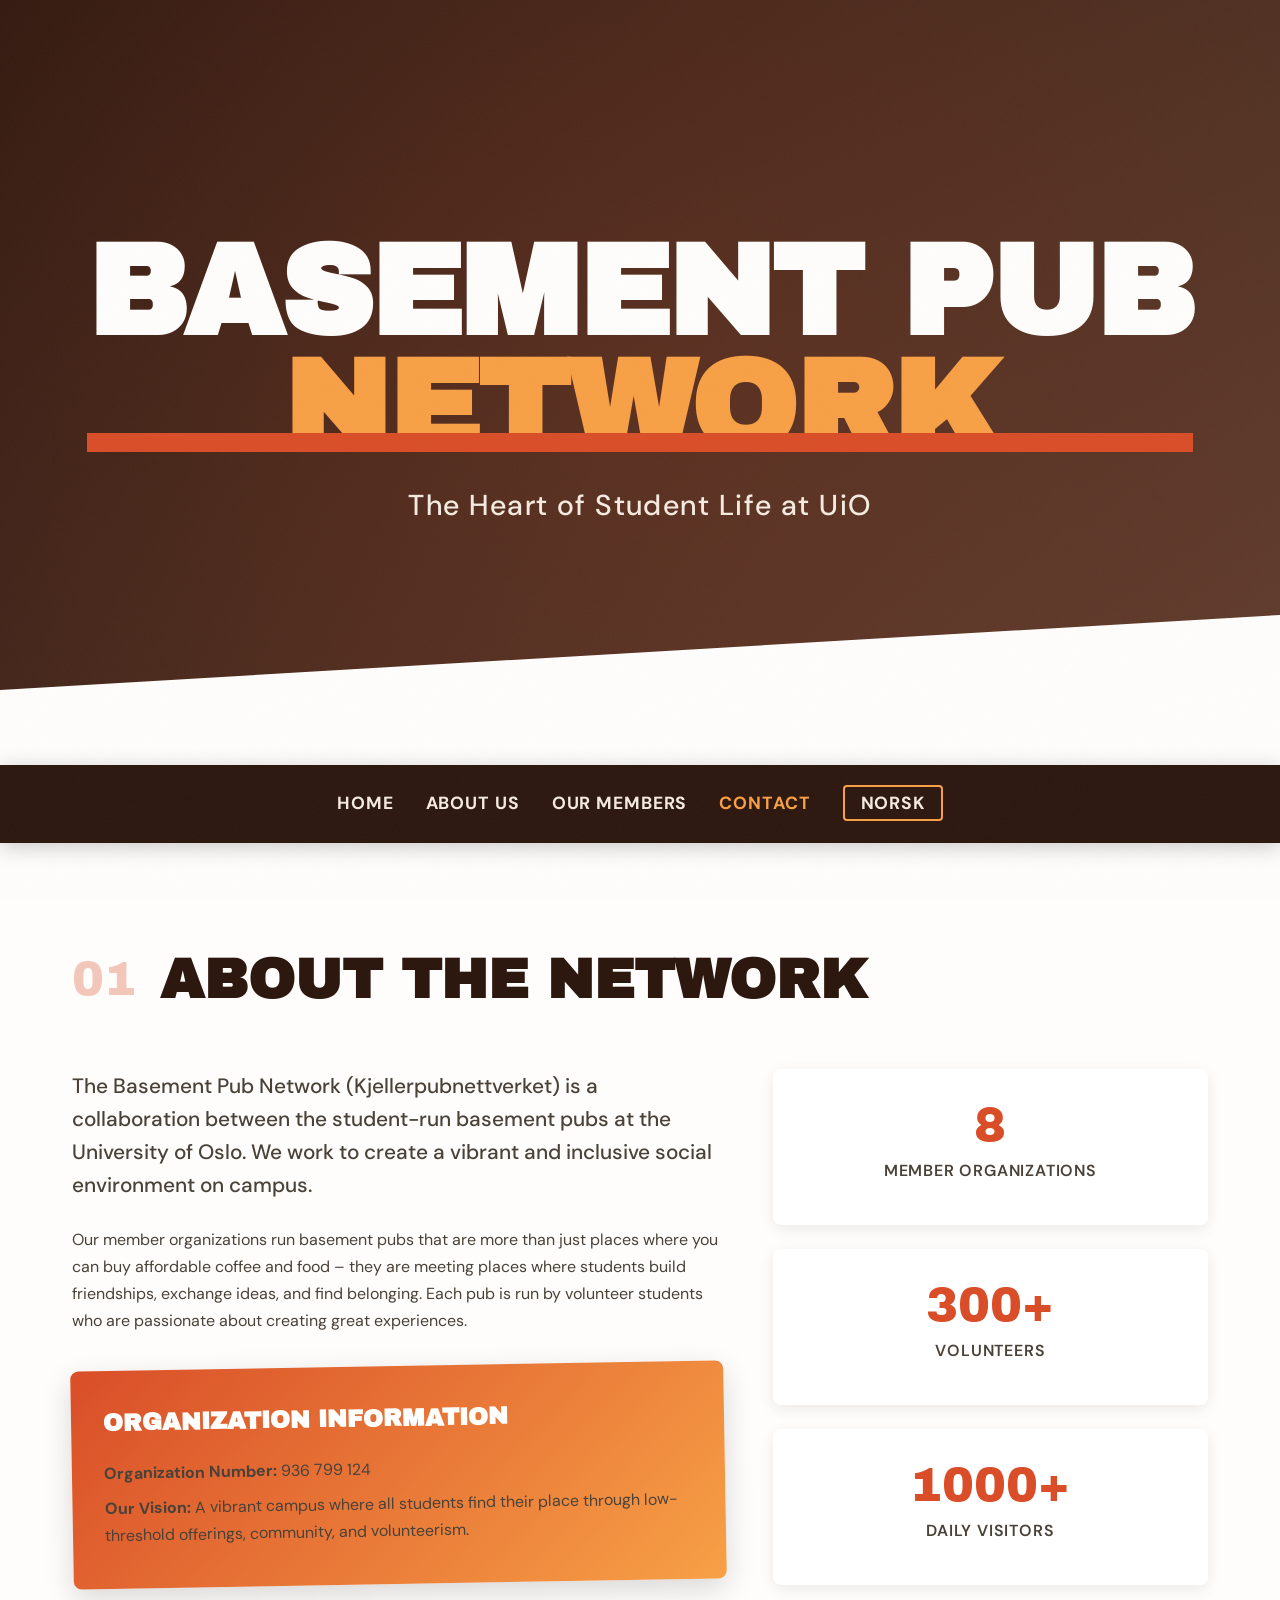
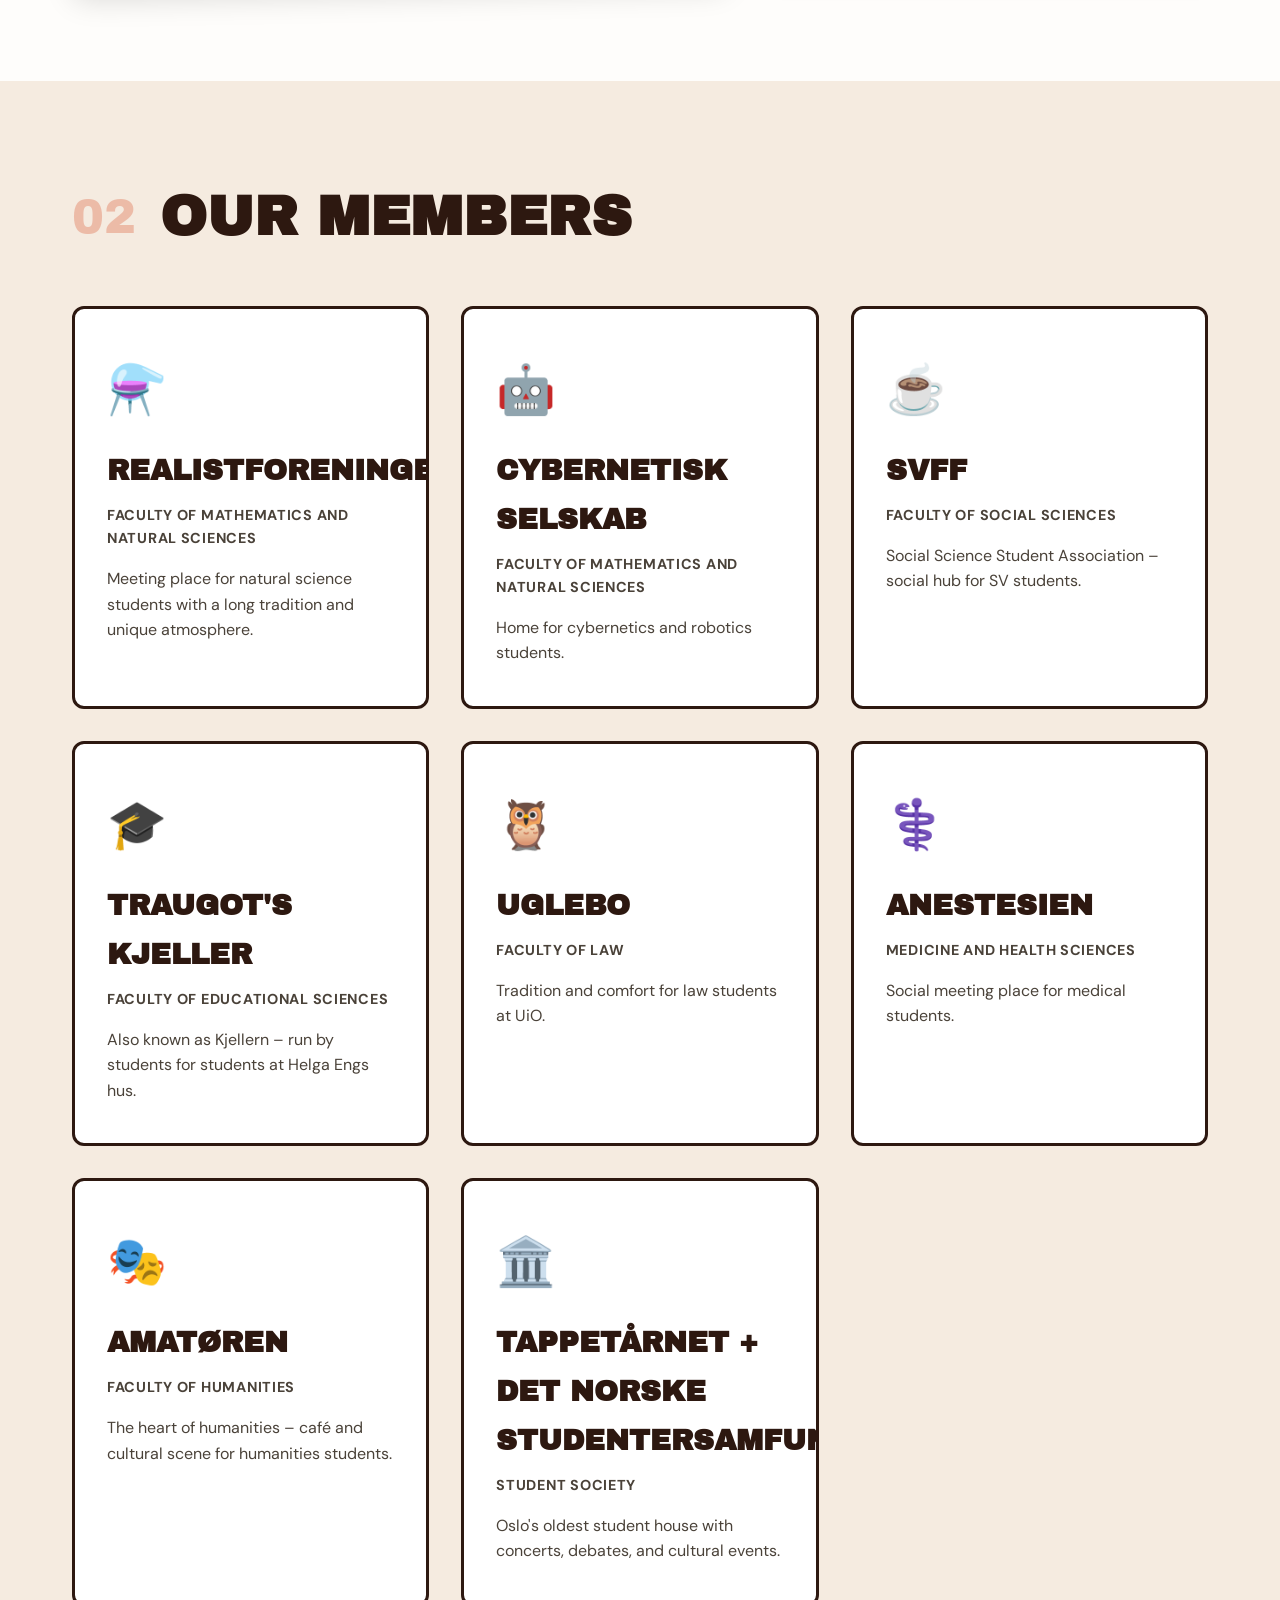
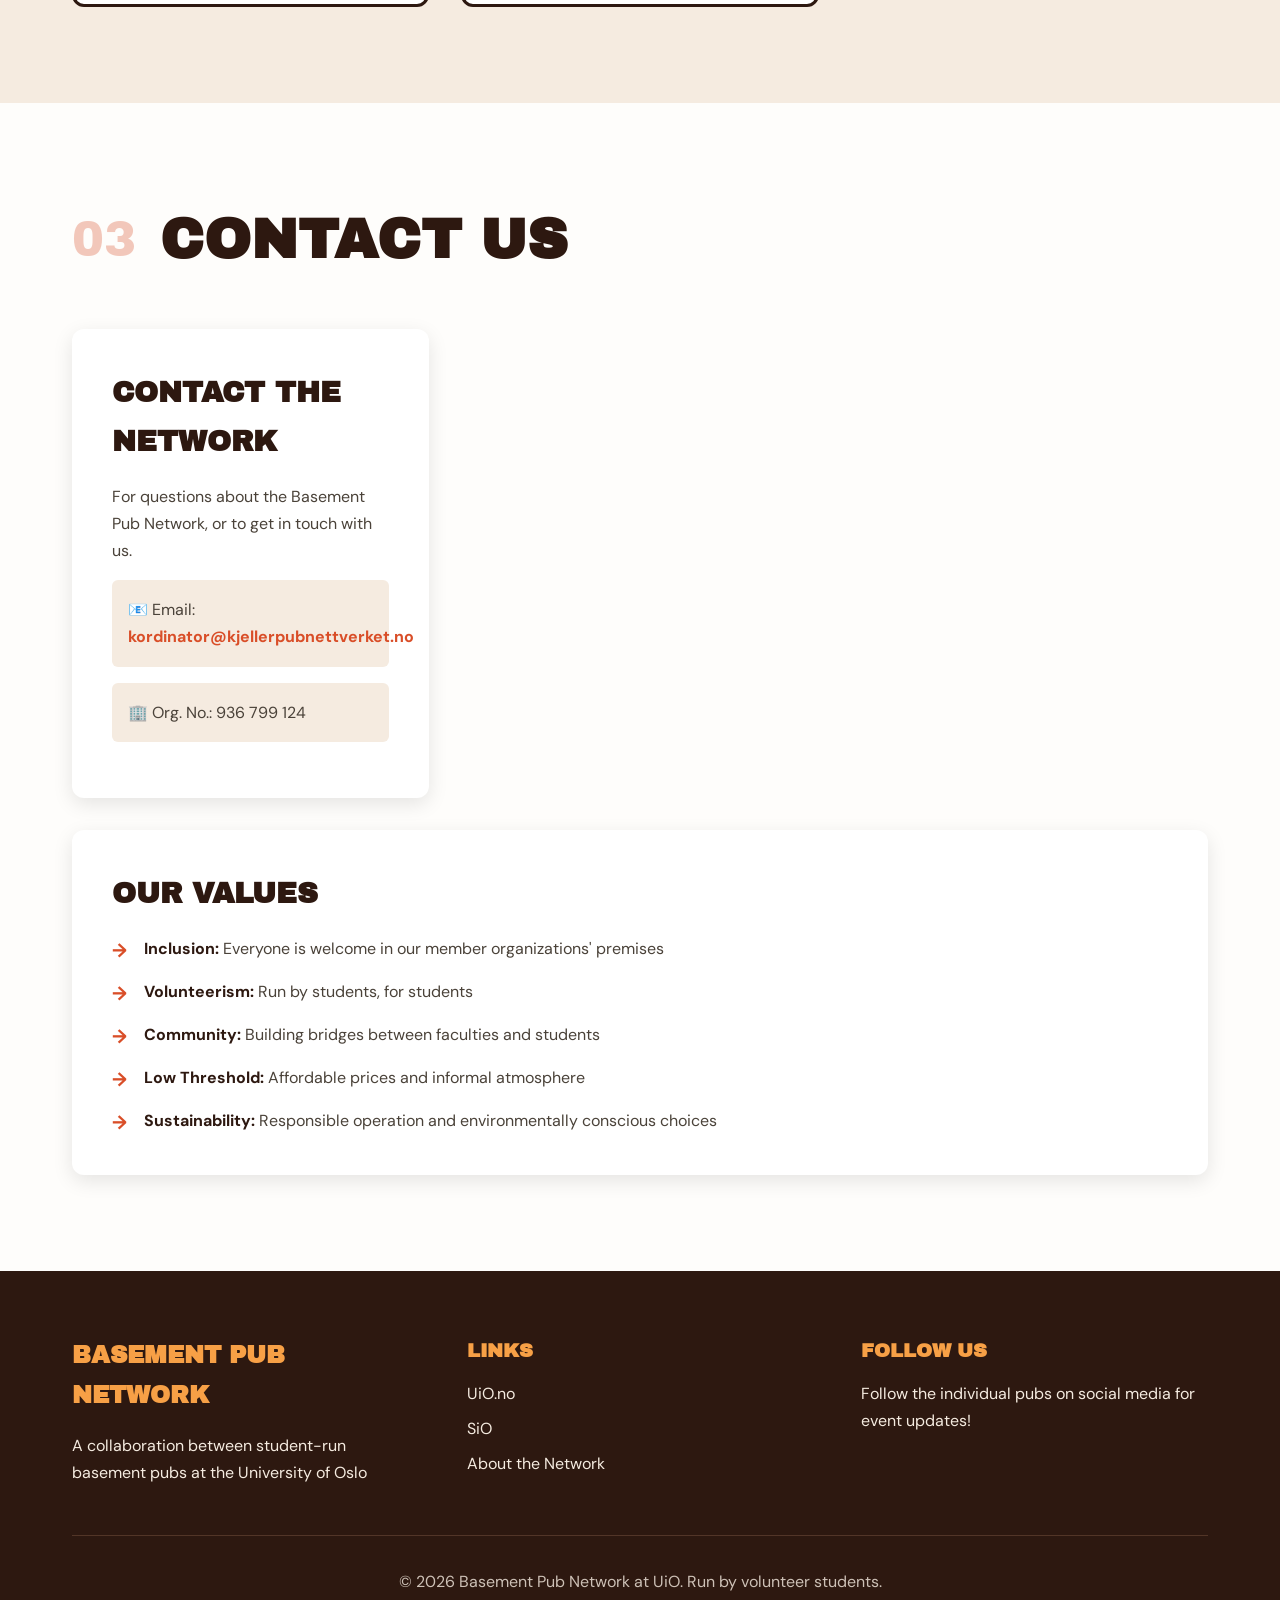
==== index-en.html @ 9ac77e01 "Add files via upload" ====
<!DOCTYPE html>
<html lang="en">
<head>
    <meta charset="UTF-8">
    <meta name="viewport" content="width=device-width, initial-scale=1.0">
    <title>Basement Pub Network - UiO</title>
    <link rel="stylesheet" href="styles.css">
    <link rel="preconnect" href="https://fonts.googleapis.com">
    <link rel="preconnect" href="https://fonts.gstatic.com" crossorigin>
    <link href="https://fonts.googleapis.com/css2?family=Archivo+Black&family=DM+Sans:wght@400;500;700&display=swap" rel="stylesheet">
</head>
<body>
    <div class="grain-overlay"></div>
    
    <header class="hero">
        <div class="hero-content">
            <div class="logo-area">
                <h1 class="main-title">
                    <span class="title-line">Basement Pub</span>
                    <span class="title-line highlight">Network</span>
                </h1>
                <p class="subtitle">The Heart of Student Life at UiO</p>
            </div>
        </div>
        <div class="hero-decoration"></div>
    </header>

    <nav class="main-nav">
        <ul>
            <li><a href="index-en.html" class="nav-link">Home</a></li>
            <li><a href="#about" class="nav-link">About Us</a></li>
            <li><a href="#members" class="nav-link">Our Members</a></li>
            <li><a href="#contact" class="nav-link">Contact</a></li>
            <!-- Multi-page navigation (uncomment to enable separate pages)
            <li><a href="about-en.html" class="nav-link">About Us</a></li>
            <li><a href="members-en.html" class="nav-link">Our Members</a></li>
            <li><a href="contact-en.html" class="nav-link">Contact</a></li>
            -->
            <li><a href="index.html" class="nav-link lang-switch">Norsk</a></li>
        </ul>
    </nav>

    <main>
        <section id="about" class="section about-section">
            <div class="container">
                <div class="section-header">
                    <span class="section-number">01</span>
                    <h2>About the Network</h2>
                </div>
                <div class="content-grid">
                    <div class="text-content">
                        <p class="lead-text">The Basement Pub Network (Kjellerpubnettverket) is a collaboration between the student-run basement pubs at the University of Oslo. We work to create a vibrant and inclusive social environment on campus.</p>
                        <p>Our member organizations run basement pubs that are more than just places where you can buy affordable coffee and food – they are meeting places where students build friendships, exchange ideas, and find belonging. Each pub is run by volunteer students who are passionate about creating great experiences.</p>
                        <div class="highlight-box">
                            <h3>Organization Information</h3>
                            <p><strong>Organization Number:</strong> 936 799 124</p>
                            <p><strong>Our Vision:</strong> A vibrant campus where all students find their place through low-threshold offerings, community, and volunteerism.</p>
                        </div>
                    </div>
                    <div class="stats-grid">
                        <div class="stat-card">
                            <div class="stat-number">8</div>
                            <div class="stat-label">Member Organizations</div>
                        </div>
                        <div class="stat-card">
                            <div class="stat-number">300+</div>
                            <div class="stat-label">Volunteers</div>
                        </div>
                        <div class="stat-card">
                            <div class="stat-number">1000+</div>
                            <div class="stat-label">Daily Visitors</div>
                        </div>
                    </div>
                </div>
            </div>
        </section>

        <section id="members" class="section pubs-section">
            <div class="container">
                <div class="section-header">
                    <span class="section-number">02</span>
                    <h2>Our Members</h2>
                </div>
                <div class="pubs-grid">
                    <div class="pub-card">
                        <div class="pub-icon">⚗️</div>
                        <h3>Realistforeningen</h3>
                        <p class="pub-faculty">Faculty of Mathematics and Natural Sciences</p>
                        <p>Meeting place for natural science students with a long tradition and unique atmosphere.</p>
                    </div>
                    <div class="pub-card">
                        <div class="pub-icon">🤖</div>
                        <h3>Cybernetisk Selskab</h3>
                        <p class="pub-faculty">Faculty of Mathematics and Natural Sciences</p>
                        <p>Home for cybernetics and robotics students.</p>
                    </div>
                    <div class="pub-card">
                        <div class="pub-icon">☕</div>
                        <h3>SVFF</h3>
                        <p class="pub-faculty">Faculty of Social Sciences</p>
                        <p>Social Science Student Association – social hub for SV students.</p>
                    </div>
                    <div class="pub-card">
                        <div class="pub-icon">🎓</div>
                        <h3>Traugot's Kjeller</h3>
                        <p class="pub-faculty">Faculty of Educational Sciences</p>
                        <p>Also known as Kjellern – run by students for students at Helga Engs hus.</p>
                    </div>
                    <div class="pub-card">
                        <div class="pub-icon">🦉</div>
                        <h3>Uglebo</h3>
                        <p class="pub-faculty">Faculty of Law</p>
                        <p>Tradition and comfort for law students at UiO.</p>
                    </div>
                    <div class="pub-card">
                        <div class="pub-icon">⚕️</div>
                        <h3>Anestesien</h3>
                        <p class="pub-faculty">Medicine and Health Sciences</p>
                        <p>Social meeting place for medical students.</p>
                    </div>
                    <div class="pub-card">
                        <div class="pub-icon">🎭</div>
                        <h3>Amatøren</h3>
                        <p class="pub-faculty">Faculty of Humanities</p>
                        <p>The heart of humanities – café and cultural scene for humanities students.</p>
                    </div>
                    <div class="pub-card">
                        <div class="pub-icon">🏛️</div>
                        <h3>Tappetårnet + Det Norske Studentersamfund</h3>
                        <p class="pub-faculty">Student Society</p>
                        <p>Oslo's oldest student house with concerts, debates, and cultural events.</p>
                    </div>
                </div>
            </div>
        </section>

        <section id="contact" class="section contact-section">
            <div class="container">
                <div class="section-header">
                    <span class="section-number">03</span>
                    <h2>Contact Us</h2>
                </div>
                <div class="contact-grid">
                    <div class="contact-card">
                        <h3>Contact the Network</h3>
                        <p>For questions about the Basement Pub Network, or to get in touch with us.</p>
                        <p class="contact-info">📧 Email: <a href="mailto:hannehugem@gmail.com">kordinator@kjellerpubnettverket.no</a></p>
                        <p class="contact-info">🏢 Org. No.: 936 799 124</p>
                    </div>
                    <div class="contact-card full-width">
                        <h3>Our Values</h3>
                        <ul class="values-list">
                            <li><strong>Inclusion:</strong> Everyone is welcome in our member organizations' premises</li>
                            <li><strong>Volunteerism:</strong> Run by students, for students</li>
                            <li><strong>Community:</strong> Building bridges between faculties and students</li>
                            <li><strong>Low Threshold:</strong> Affordable prices and informal atmosphere</li>
                            <li><strong>Sustainability:</strong> Responsible operation and environmentally conscious choices</li>
                        </ul>
                    </div>
                </div>
            </div>
        </section>
    </main>

    <footer class="main-footer">
        <div class="container">
            <div class="footer-content">
                <div class="footer-section">
                    <h3>Basement Pub Network</h3>
                    <p>A collaboration between student-run basement pubs at the University of Oslo</p>
                </div>
                <div class="footer-section">
                    <h4>Links</h4>
                    <ul>
                        <li><a href="https://www.uio.no/english">UiO.no</a></li>
                        <li><a href="https://www.sio.no/en">SiO</a></li>
                        <li><a href="#about">About the Network</a></li>
                    </ul>
                </div>
                <div class="footer-section">
                    <h4>Follow Us</h4>
                    <p>Follow the individual pubs on social media for event updates!</p>
                </div>
            </div>
            <div class="footer-bottom">
                <p>&copy; 2026 Basement Pub Network at UiO. Run by volunteer students.</p>
            </div>
        </div>
    </footer>

    <script src="script.js"></script>
</body>
</html>
---- styles.css ----
:root {
    --primary-color: #d94e28;
    --secondary-color: #f7a046;
    --dark-brown: #2d1810;
    --medium-brown: #5c3d2e;
    --cream: #f5ebe0;
    --warm-white: #fefdfb;
    --accent-green: #6b8e23;
    --text-dark: #1a1410;
    --text-light: #4a4239;
    
    --font-display: 'Archivo Black', sans-serif;
    --font-body: 'DM Sans', sans-serif;
}

* {
    margin: 0;
    padding: 0;
    box-sizing: border-box;
}

html {
    scroll-behavior: smooth;
}

body {
    font-family: var(--font-body);
    background-color: var(--warm-white);
    color: var(--text-dark);
    line-height: 1.7;
    overflow-x: hidden;
}

/* Grain texture overlay */
.grain-overlay {
    position: fixed;
    top: 0;
    left: 0;
    width: 100%;
    height: 100%;
    pointer-events: none;
    opacity: 0.03;
    z-index: 9999;
    background-image: url("data:image/svg+xml,%3Csvg viewBox='0 0 400 400' xmlns='http://www.w3.org/2000/svg'%3E%3Cfilter id='noiseFilter'%3E%3CfeTurbulence type='fractalNoise' baseFrequency='1.5' numOctaves='4' /%3E%3C/filter%3E%3Crect width='100%25' height='100%25' filter='url(%23noiseFilter)' /%3E%3C/svg%3E");
}

/* Hero Section */
.hero {
    position: relative;
    min-height: 85vh;
    background: linear-gradient(135deg, var(--dark-brown) 0%, var(--medium-brown) 100%);
    display: flex;
    align-items: center;
    justify-content: center;
    overflow: hidden;
}

.hero::before {
    content: '';
    position: absolute;
    top: -50%;
    left: -50%;
    width: 200%;
    height: 200%;
    background: radial-gradient(circle, var(--primary-color) 0%, transparent 70%);
    opacity: 0.15;
}

.hero-content {
    position: relative;
    z-index: 2;
    text-align: center;
    padding: 3rem;
}

.main-title {
    font-family: var(--font-display);
    font-size: clamp(3rem, 10vw, 8rem);
    color: var(--warm-white);
    line-height: 0.9;
    margin-bottom: 1rem;
    text-transform: uppercase;
    letter-spacing: -0.02em;
}

.title-line {
    display: block;
}

.title-line.highlight {
    color: var(--secondary-color);
    position: relative;
}

.title-line.highlight::after {
    content: '';
    position: absolute;
    bottom: 0.1em;
    left: 0;
    width: 100%;
    height: 0.15em;
    background: var(--primary-color);
}

.subtitle {
    font-size: clamp(1.2rem, 3vw, 1.8rem);
    color: var(--cream);
    font-weight: 500;
    letter-spacing: 0.05em;
}

.hero-decoration {
    position: absolute;
    bottom: 0;
    left: 0;
    width: 100%;
    height: 150px;
    background: var(--warm-white);
    clip-path: polygon(0 50%, 100% 0, 100% 100%, 0 100%);
}

/* Navigation */
.main-nav {
    position: sticky;
    top: 0;
    background: var(--dark-brown);
    z-index: 1000;
    box-shadow: 0 4px 20px rgba(0,0,0,0.2);
}

.main-nav ul {
    list-style: none;
    display: flex;
    justify-content: center;
    gap: 2rem;
    padding: 1.5rem;
    flex-wrap: wrap;
}

.nav-link {
    color: var(--cream);
    text-decoration: none;
    font-weight: 700;
    font-size: 1.1rem;
    text-transform: uppercase;
    letter-spacing: 0.05em;
    position: relative;
    transition: color 0.3s ease;
}

.nav-link::after {
    content: '';
    position: absolute;
    bottom: -5px;
    left: 0;
    width: 100%;
    height: 3px;
    background: var(--secondary-color);
    transform: scaleX(0);
    transform-origin: right;
    transition: transform 0.3s ease;
}

.nav-link:hover {
    color: var(--secondary-color);
}

.nav-link:hover::after {
    transform: scaleX(1);
    transform-origin: left;
}

.nav-link.lang-switch {
    border: 2px solid var(--secondary-color);
    padding: 0.3rem 1rem;
    border-radius: 4px;
}

.nav-link.lang-switch::after {
    display: none;
}

.nav-link.lang-switch:hover {
    background: var(--secondary-color);
    color: var(--dark-brown);
}

/* Container */
.container {
    max-width: 1200px;
    margin: 0 auto;
    padding: 0 2rem;
}

/* Section Styling */
.section {
    padding: 6rem 0;
    position: relative;
}

.section:nth-child(even) {
    background: var(--cream);
}

.section-header {
    display: flex;
    align-items: center;
    gap: 1.5rem;
    margin-bottom: 3rem;
}

.section-number {
    font-family: var(--font-display);
    font-size: 3rem;
    color: var(--primary-color);
    opacity: 0.3;
}

.section-header h2 {
    font-family: var(--font-display);
    font-size: clamp(2rem, 5vw, 3.5rem);
    color: var(--dark-brown);
    text-transform: uppercase;
    line-height: 1;
}

/* About Section */
.content-grid {
    display: grid;
    grid-template-columns: 1fr;
    gap: 3rem;
}

@media (min-width: 768px) {
    .content-grid {
        grid-template-columns: 1.5fr 1fr;
    }
}

.lead-text {
    font-size: 1.3rem;
    font-weight: 500;
    color: var(--text-dark);
    margin-bottom: 1.5rem;
    line-height: 1.6;
}

.text-content p {
    margin-bottom: 1.5rem;
    color: var(--text-light);
}

.highlight-box {
    background: linear-gradient(135deg, var(--primary-color), var(--secondary-color));
    color: white;
    padding: 2rem;
    border-radius: 8px;
    margin-top: 2rem;
    transform: rotate(-1deg);
    box-shadow: 0 10px 30px rgba(0,0,0,0.15);
    transition: transform 0.3s ease;
}

.highlight-box:hover {
    transform: rotate(0deg);
}

.highlight-box h3 {
    font-family: var(--font-display);
    font-size: 1.5rem;
    margin-bottom: 1rem;
    text-transform: uppercase;
}

.highlight-box p {
    margin-bottom: 0.5rem;
}

.stats-grid {
    display: grid;
    gap: 1.5rem;
}

.stat-card {
    background: white;
    padding: 2rem;
    border-radius: 8px;
    text-align: center;
    box-shadow: 0 4px 15px rgba(0,0,0,0.08);
    transition: transform 0.3s ease, box-shadow 0.3s ease;
}

.stat-card:hover {
    transform: translateY(-5px);
    box-shadow: 0 8px 25px rgba(0,0,0,0.12);
}

.stat-number {
    font-family: var(--font-display);
    font-size: 3rem;
    color: var(--primary-color);
    line-height: 1;
}

.stat-label {
    font-size: 1rem;
    color: var(--text-light);
    margin-top: 0.5rem;
    text-transform: uppercase;
    letter-spacing: 0.05em;
    font-weight: 600;
}

/* Pubs Section */
.pubs-grid {
    display: grid;
    grid-template-columns: repeat(auto-fit, minmax(280px, 1fr));
    gap: 2rem;
}

.pub-card {
    background: white;
    padding: 2.5rem 2rem;
    border-radius: 12px;
    border: 3px solid var(--dark-brown);
    transition: all 0.3s ease;
    position: relative;
    overflow: hidden;
}

.pub-card::before {
    content: '';
    position: absolute;
    top: 0;
    left: 0;
    width: 100%;
    height: 5px;
    background: linear-gradient(90deg, var(--primary-color), var(--secondary-color));
    transform: scaleX(0);
    transform-origin: left;
    transition: transform 0.3s ease;
}

.pub-card:hover {
    transform: translateY(-8px);
    box-shadow: 0 12px 30px rgba(0,0,0,0.15);
}

.pub-card:hover::before {
    transform: scaleX(1);
}

.pub-icon {
    font-size: 3rem;
    margin-bottom: 1rem;
}

.pub-card h3 {
    font-family: var(--font-display);
    font-size: 1.8rem;
    color: var(--dark-brown);
    margin-bottom: 0.5rem;
    text-transform: uppercase;
}

.pub-faculty {
    font-size: 0.9rem;
    color: var(--primary-color);
    font-weight: 700;
    text-transform: uppercase;
    letter-spacing: 0.05em;
    margin-bottom: 1rem;
}

.pub-card p {
    color: var(--text-light);
    line-height: 1.6;
}

/* Contact Section */
.contact-grid {
    display: grid;
    grid-template-columns: repeat(auto-fit, minmax(300px, 1fr));
    gap: 2rem;
}

.contact-card {
    background: white;
    padding: 2.5rem;
    border-radius: 12px;
    box-shadow: 0 6px 20px rgba(0,0,0,0.1);
}

.contact-card.full-width {
    grid-column: 1 / -1;
}

.contact-card h3 {
    font-family: var(--font-display);
    font-size: 1.8rem;
    color: var(--dark-brown);
    margin-bottom: 1rem;
    text-transform: uppercase;
}

.contact-card p {
    color: var(--text-light);
    margin-bottom: 1rem;
}

.contact-info {
    background: var(--cream);
    padding: 1rem;
    border-radius: 6px;
    margin-top: 1rem;
}

.contact-info a {
    color: var(--primary-color);
    text-decoration: none;
    font-weight: 700;
}

.contact-info a:hover {
    text-decoration: underline;
}

.values-list {
    list-style: none;
    display: grid;
    gap: 1rem;
}

.values-list li {
    padding-left: 2rem;
    position: relative;
    color: var(--text-light);
}

.values-list li::before {
    content: '→';
    position: absolute;
    left: 0;
    color: var(--primary-color);
    font-weight: bold;
    font-size: 1.2rem;
}

.values-list strong {
    color: var(--dark-brown);
    font-weight: 700;
}

/* Footer */
.main-footer {
    background: var(--dark-brown);
    color: var(--cream);
    padding: 4rem 0 2rem;
}

.footer-content {
    display: grid;
    grid-template-columns: repeat(auto-fit, minmax(250px, 1fr));
    gap: 3rem;
    margin-bottom: 3rem;
}

.footer-section h3 {
    font-family: var(--font-display);
    font-size: 1.5rem;
    color: var(--secondary-color);
    margin-bottom: 1rem;
    text-transform: uppercase;
}

.footer-section h4 {
    font-family: var(--font-display);
    font-size: 1.2rem;
    color: var(--secondary-color);
    margin-bottom: 0.8rem;
    text-transform: uppercase;
}

.footer-section ul {
    list-style: none;
}

.footer-section ul li {
    margin-bottom: 0.5rem;
}

.footer-section a {
    color: var(--cream);
    text-decoration: none;
    transition: color 0.3s ease;
}

.footer-section a:hover {
    color: var(--secondary-color);
}

.footer-bottom {
    border-top: 1px solid var(--medium-brown);
    padding-top: 2rem;
    text-align: center;
    color: var(--cream);
    opacity: 0.8;
}

/* Responsive adjustments */
@media (max-width: 768px) {
    .section {
        padding: 4rem 0;
    }
    
    .section-header {
        flex-direction: column;
        align-items: flex-start;
        gap: 0.5rem;
    }
    
    .section-number {
        font-size: 2rem;
    }
    
    .main-nav ul {
        gap: 1rem;
    }
    
    .nav-link {
        font-size: 0.95rem;
    }
}
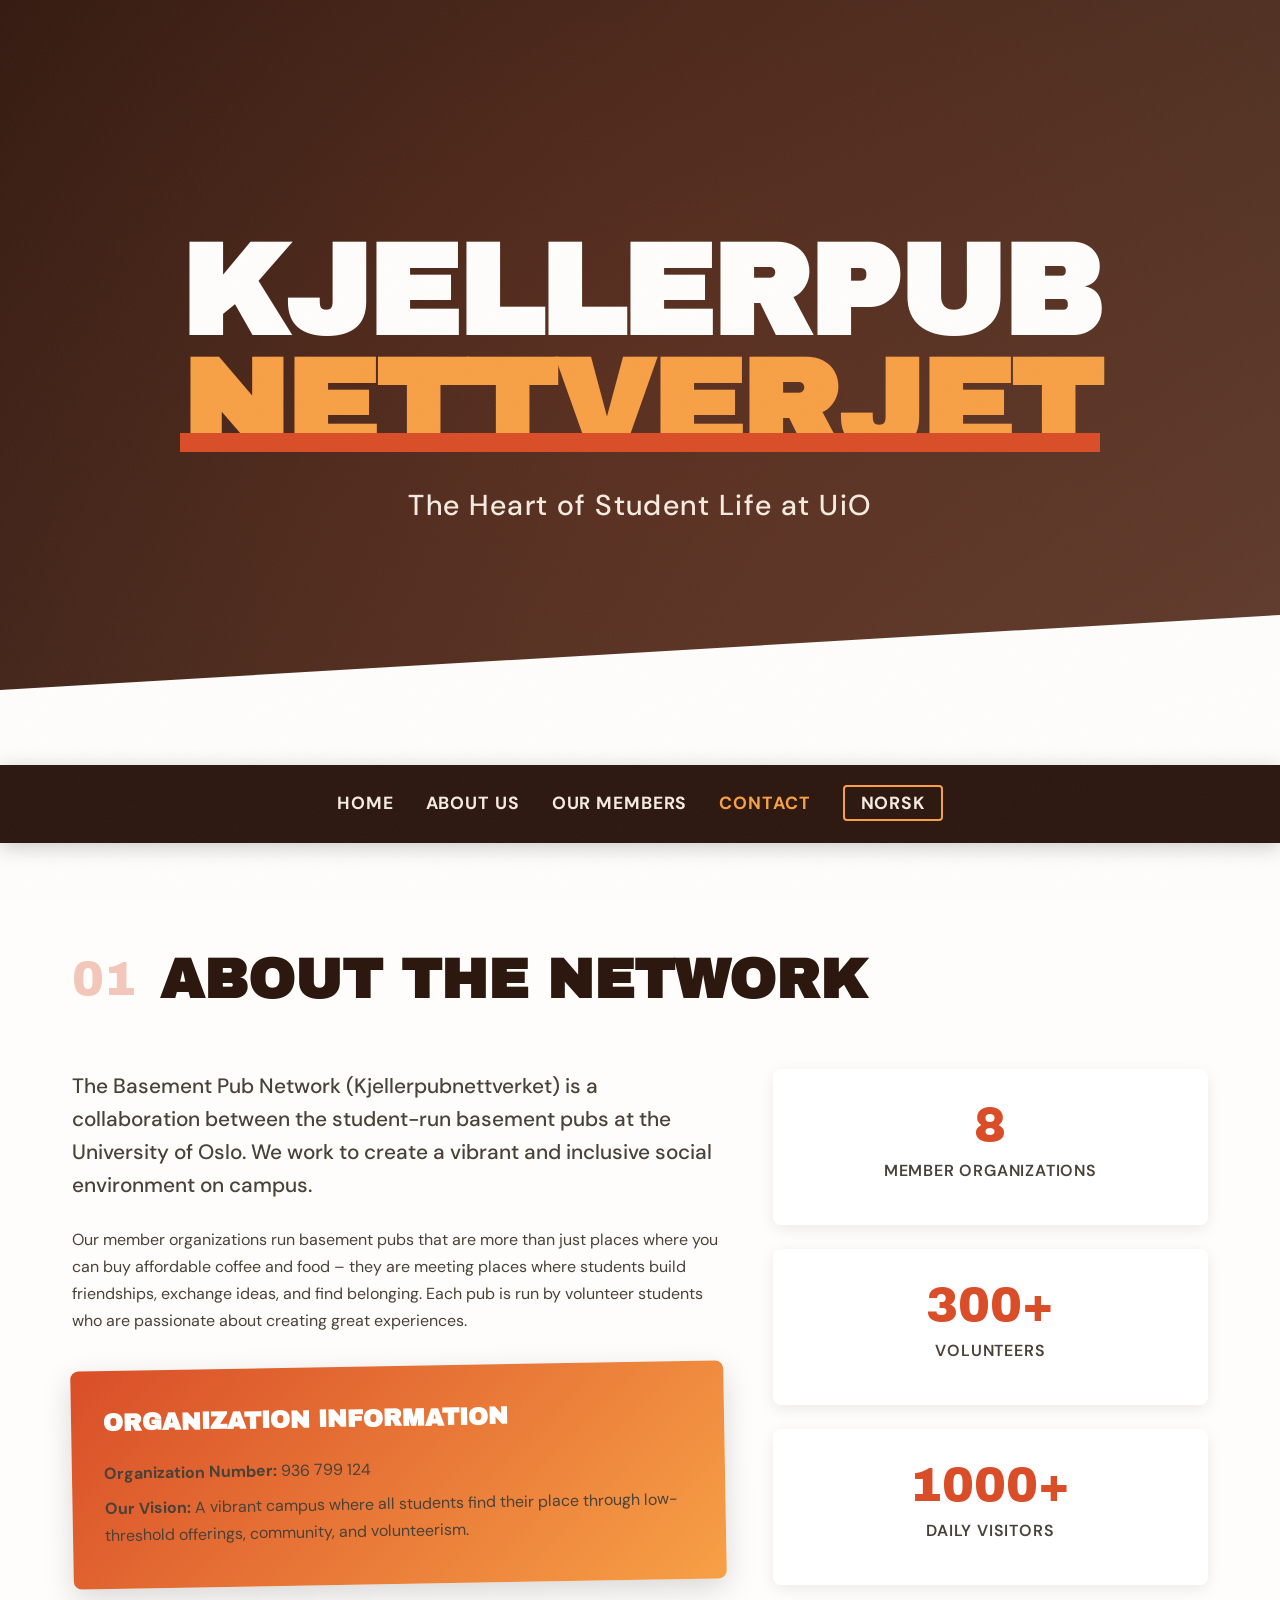
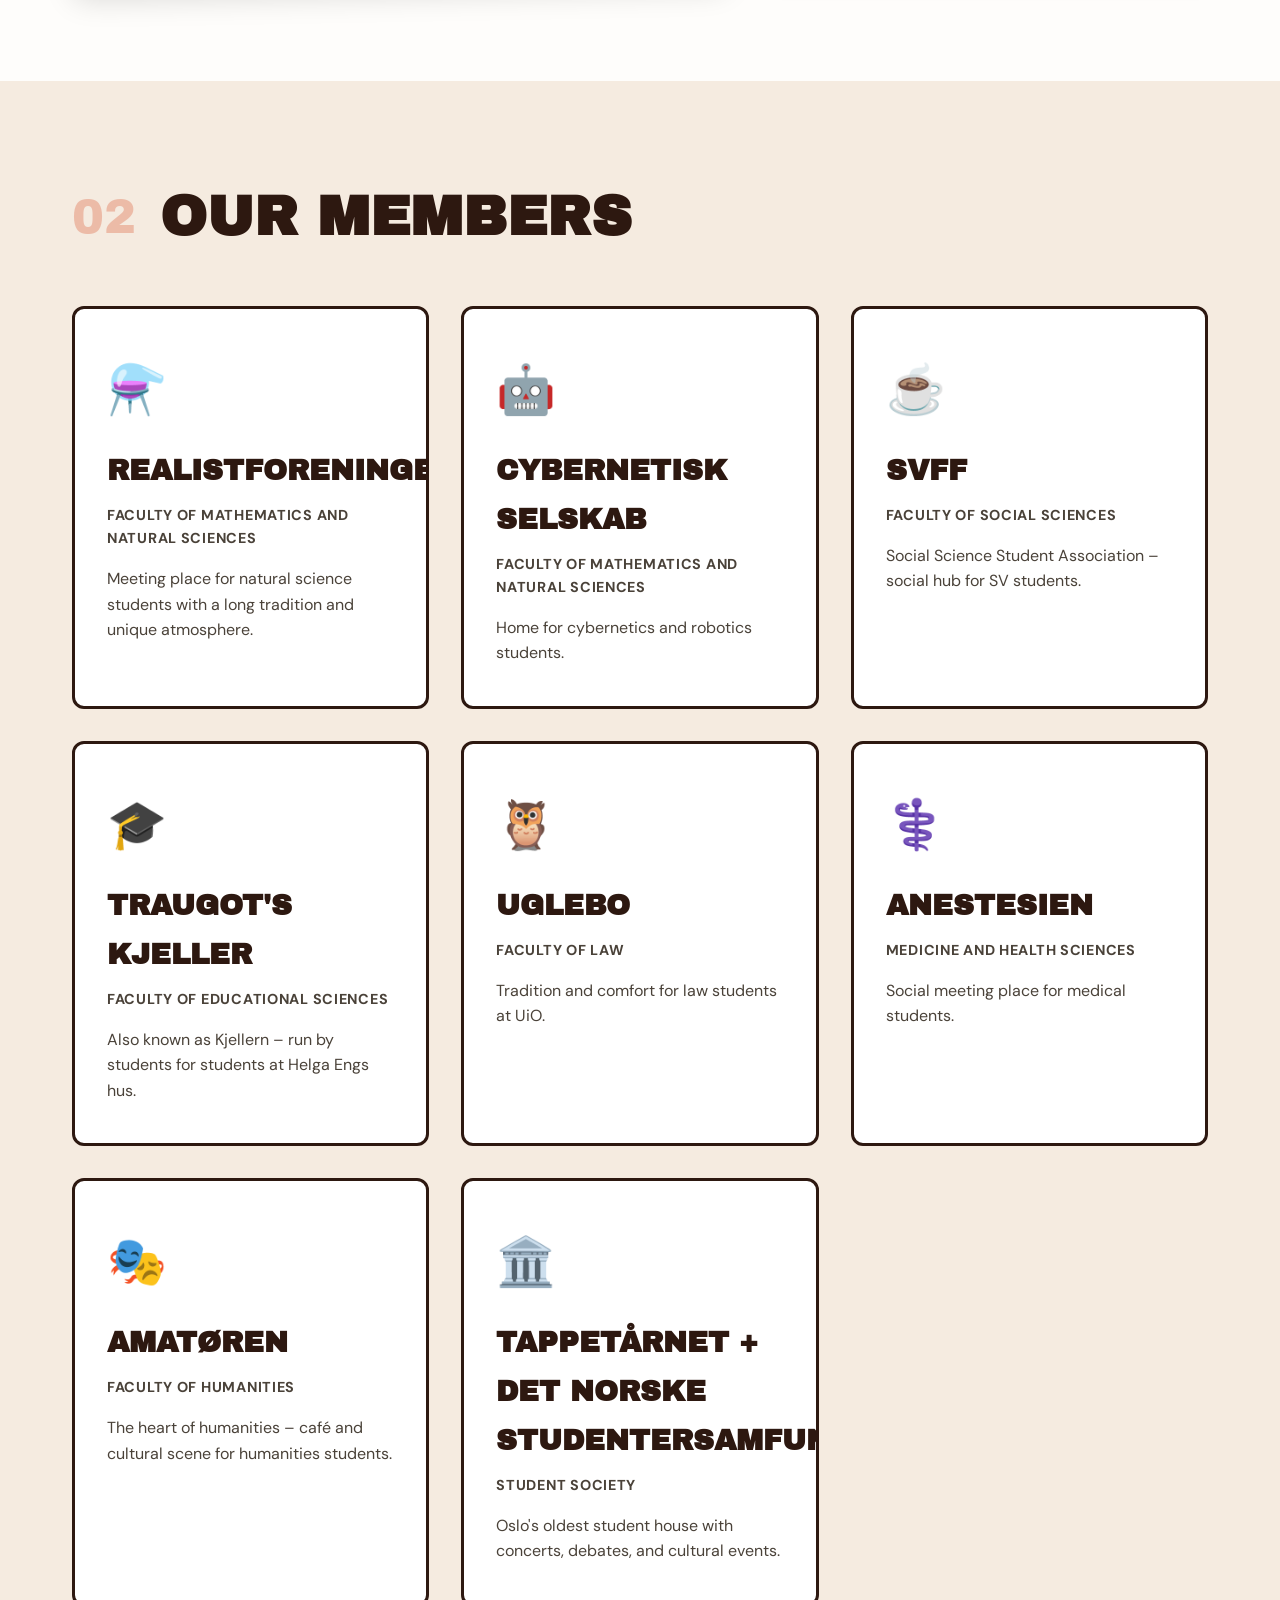
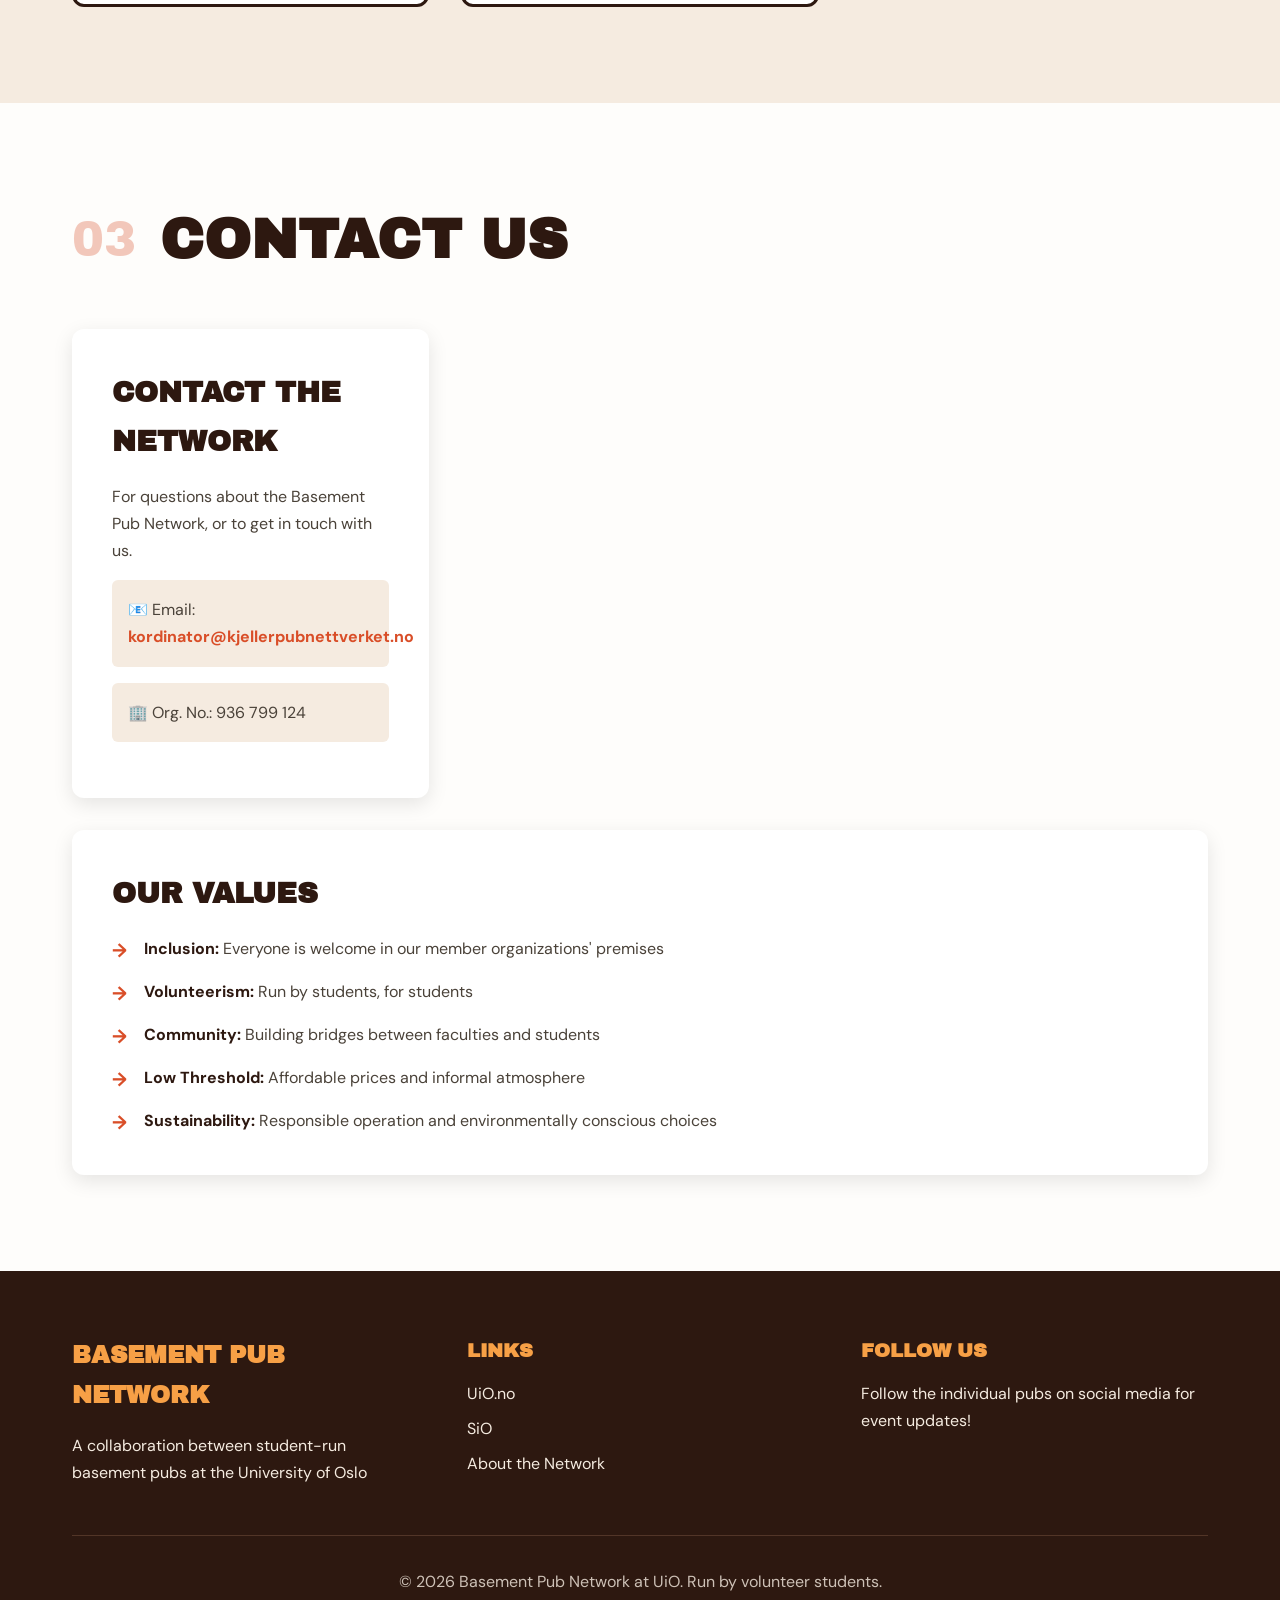
==== commit 3fb2e722: "Update title from 'Basement Pub Network' to 'Kjellerpub Nettverjet'" ====
--- a/index-en.html
+++ b/index-en.html
@@ -16,8 +16,8 @@
         <div class="hero-content">
             <div class="logo-area">
                 <h1 class="main-title">
-                    <span class="title-line">Basement Pub</span>
-                    <span class="title-line highlight">Network</span>
+                    <span class="title-line">Kjellerpub</span>
+                    <span class="title-line highlight">Nettverjet</span>
                 </h1>
                 <p class="subtitle">The Heart of Student Life at UiO</p>
             </div>
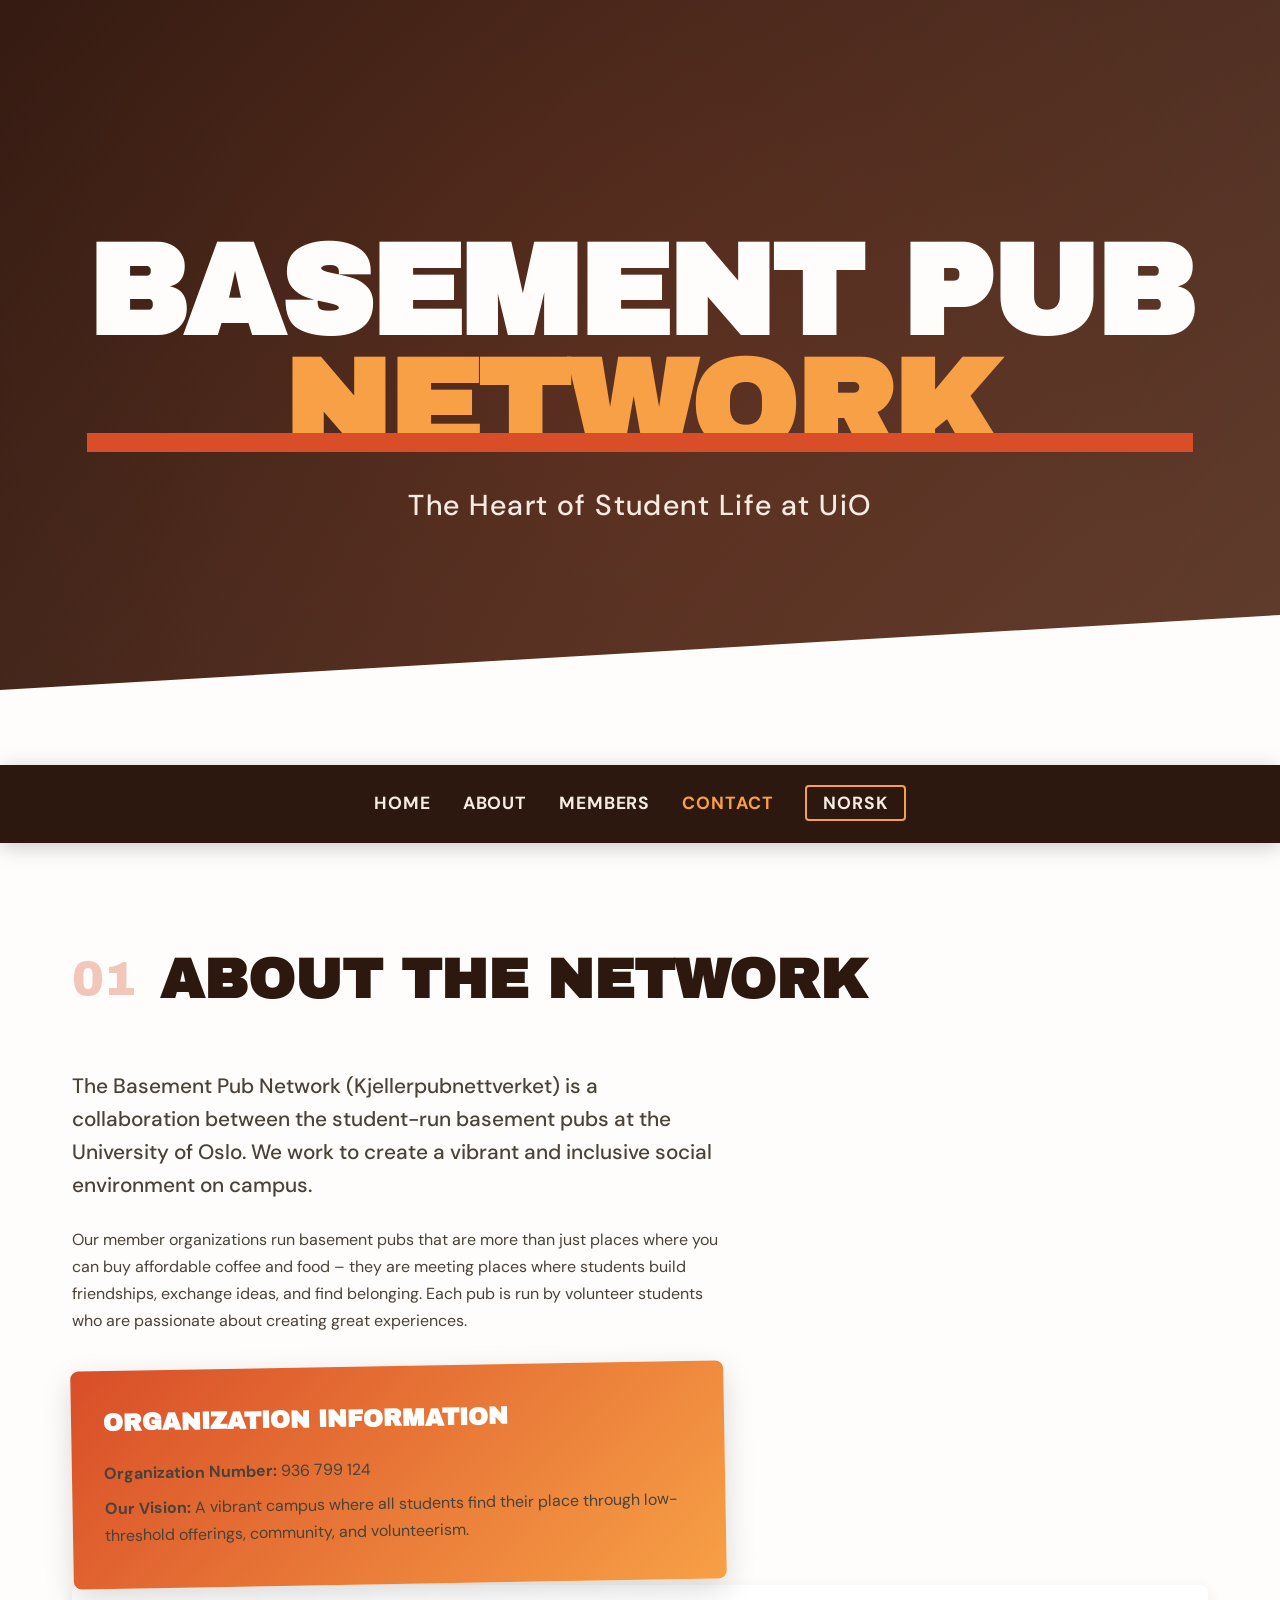
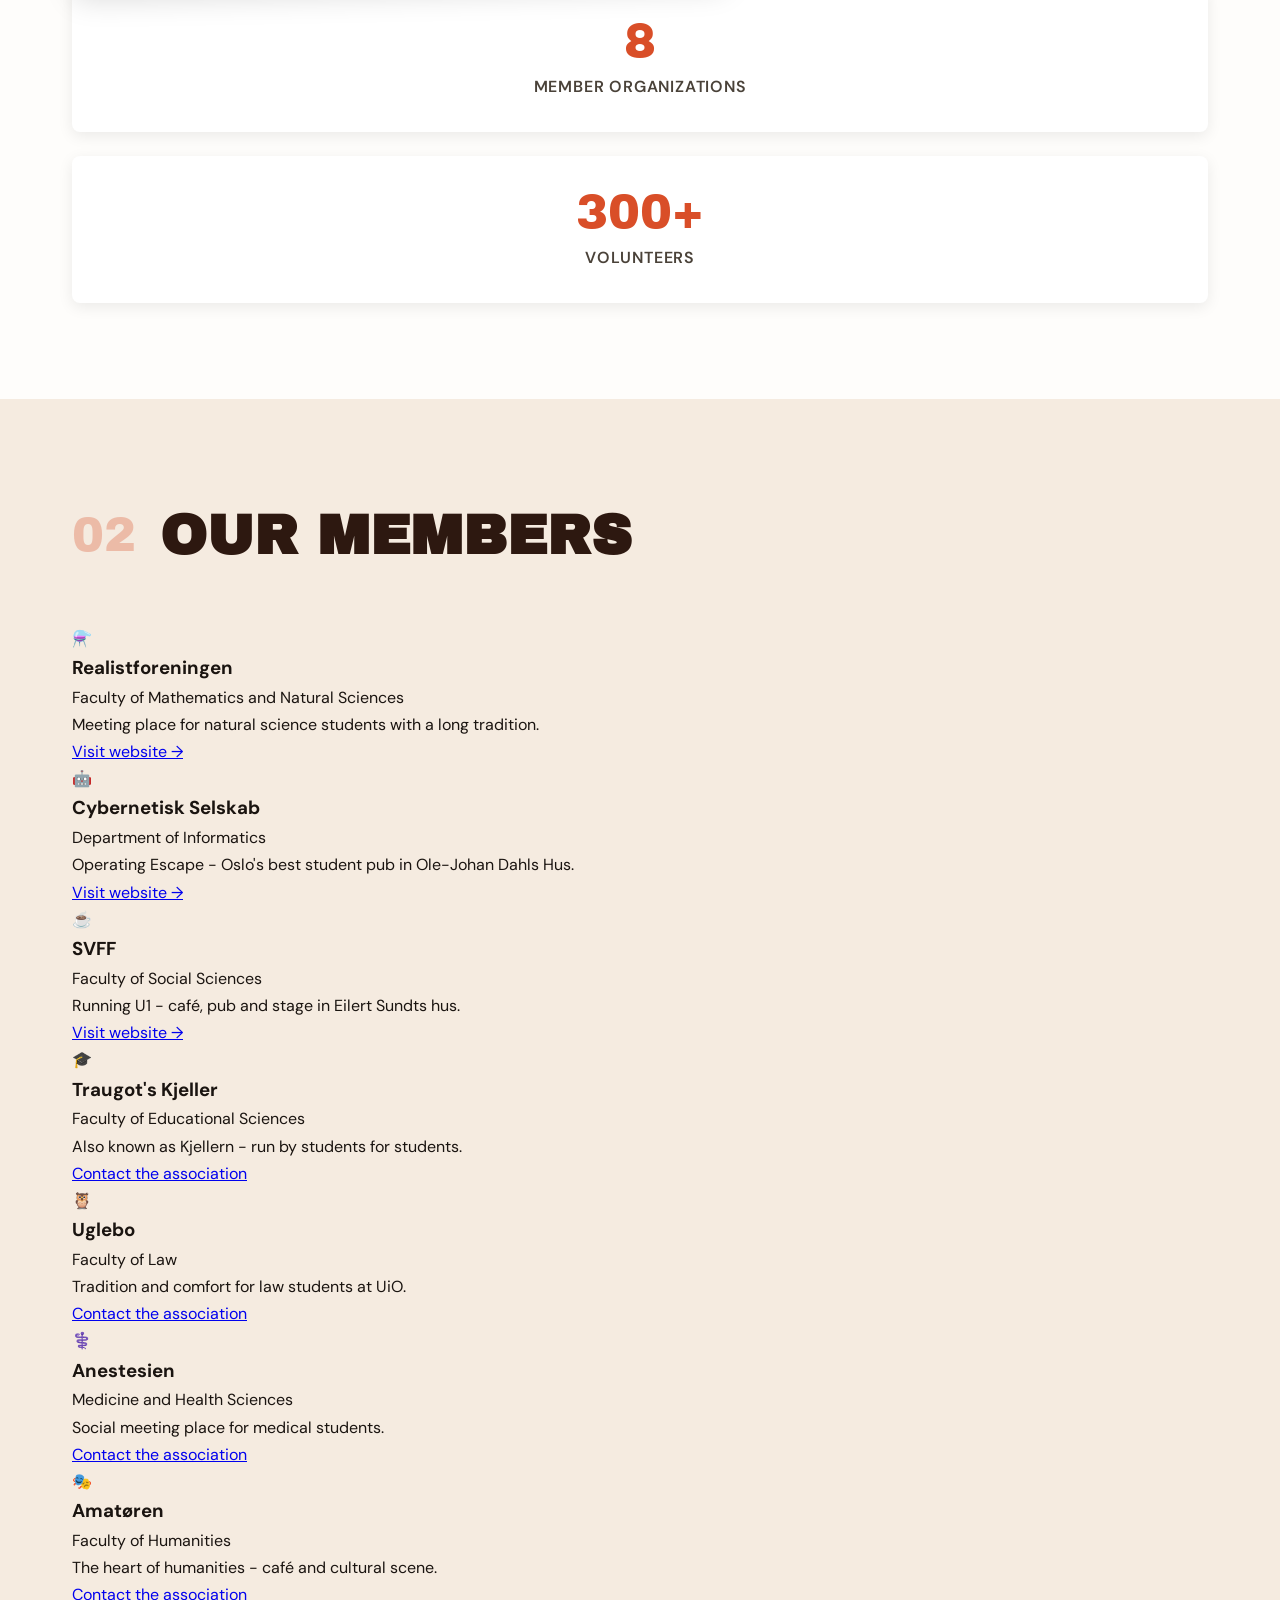
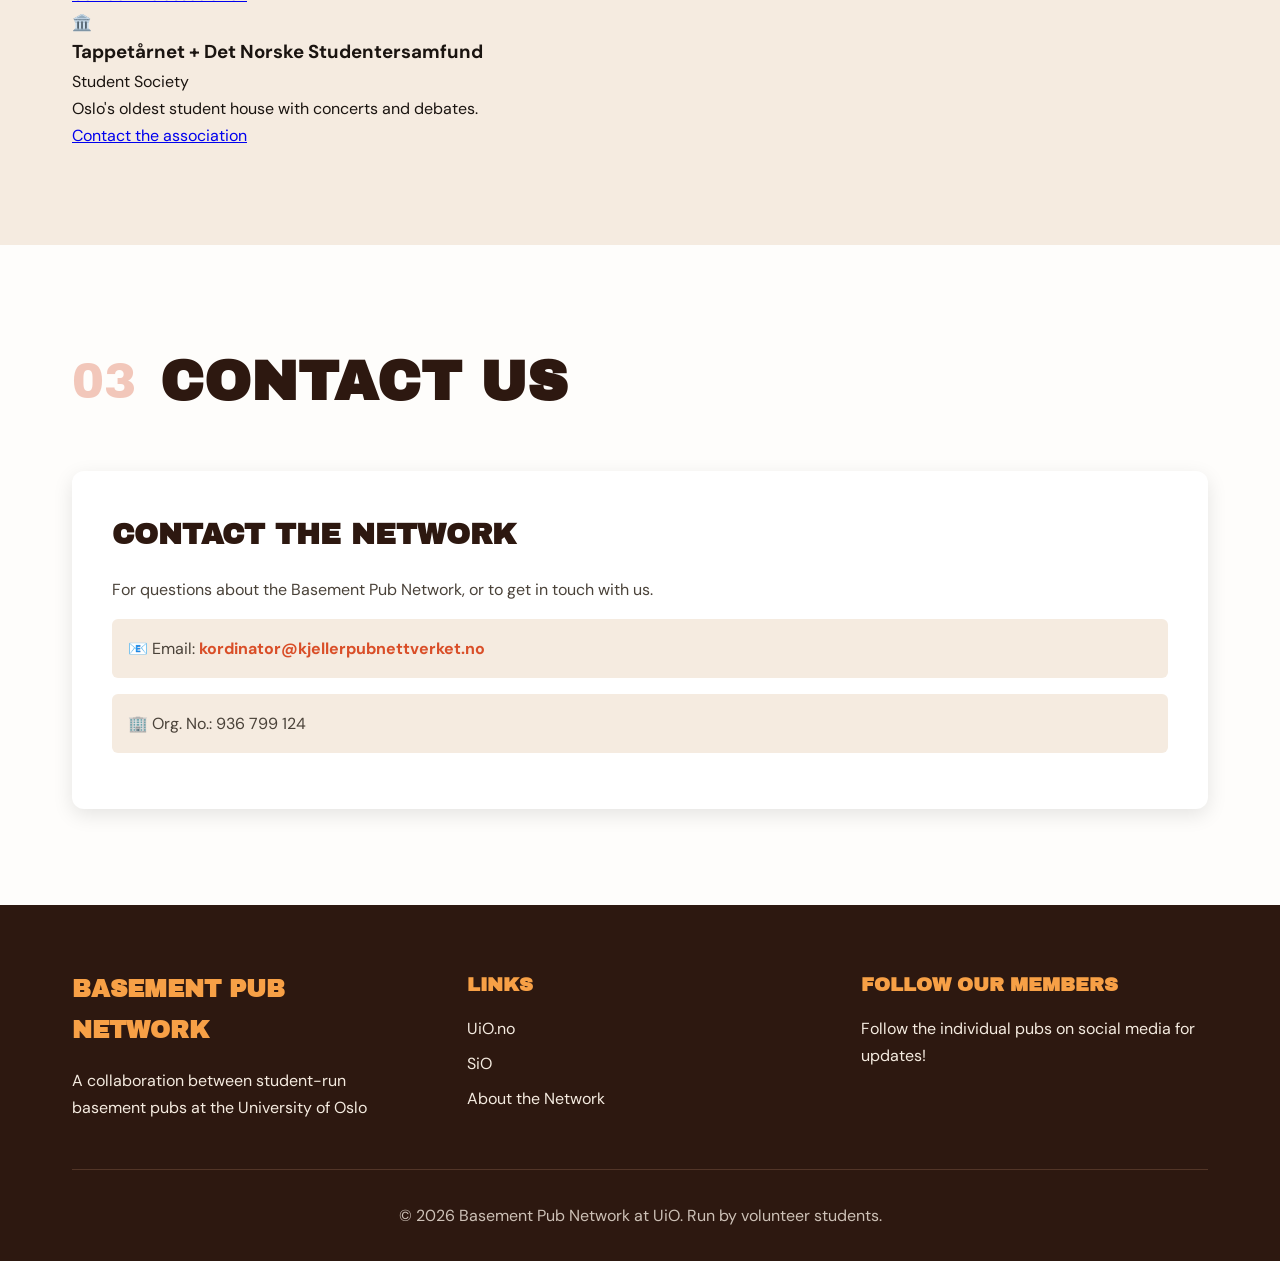
==== commit 24128e31: "Update titles and navigation in index-en.html" ====
--- a/index-en.html
+++ b/index-en.html
@@ -10,14 +10,12 @@
     <link href="https://fonts.googleapis.com/css2?family=Archivo+Black&family=DM+Sans:wght@400;500;700&display=swap" rel="stylesheet">
 </head>
 <body>
-    <div class="grain-overlay"></div>
-    
     <header class="hero">
         <div class="hero-content">
             <div class="logo-area">
                 <h1 class="main-title">
-                    <span class="title-line">Kjellerpub</span>
-                    <span class="title-line highlight">Nettverjet</span>
+                    <span class="title-line">Basement Pub</span>
+                    <span class="title-line highlight">Network</span>
                 </h1>
                 <p class="subtitle">The Heart of Student Life at UiO</p>
             </div>
@@ -28,14 +26,9 @@
     <nav class="main-nav">
         <ul>
             <li><a href="index-en.html" class="nav-link">Home</a></li>
-            <li><a href="#about" class="nav-link">About Us</a></li>
-            <li><a href="#members" class="nav-link">Our Members</a></li>
+            <li><a href="#about" class="nav-link">About</a></li>
+            <li><a href="#members" class="nav-link">Members</a></li>
             <li><a href="#contact" class="nav-link">Contact</a></li>
-            <!-- Multi-page navigation (uncomment to enable separate pages)
-            <li><a href="about-en.html" class="nav-link">About Us</a></li>
-            <li><a href="members-en.html" class="nav-link">Our Members</a></li>
-            <li><a href="contact-en.html" class="nav-link">Contact</a></li>
-            -->
             <li><a href="index.html" class="nav-link lang-switch">Norsk</a></li>
         </ul>
     </nav>
@@ -57,106 +50,129 @@
                             <p><strong>Our Vision:</strong> A vibrant campus where all students find their place through low-threshold offerings, community, and volunteerism.</p>
                         </div>
                     </div>
-                    <div class="stats-grid">
-                        <div class="stat-card">
-                            <div class="stat-number">8</div>
-                            <div class="stat-label">Member Organizations</div>
-                        </div>
-                        <div class="stat-card">
-                            <div class="stat-number">300+</div>
-                            <div class="stat-label">Volunteers</div>
-                        </div>
-                        <div class="stat-card">
-                            <div class="stat-number">1000+</div>
-                            <div class="stat-label">Daily Visitors</div>
-                        </div>
+                </div>
+                <div class="stats-grid">
+                    <div class="stat-card">
+                        <div class="stat-number">8</div>
+                        <div class="stat-label">Member Organizations</div>
+                    </div>
+                    <div class="stat-card">
+                        <div class="stat-number">300+</div>
+                        <div class="stat-label">Volunteers</div>
                     </div>
                 </div>
             </div>
         </section>
 
-        <section id="members" class="section pubs-section">
+        <section id="members" class="section">
             <div class="container">
                 <div class="section-header">
                     <span class="section-number">02</span>
                     <h2>Our Members</h2>
                 </div>
-                <div class="pubs-grid">
-                    <div class="pub-card">
-                        <div class="pub-icon">⚗️</div>
+                <div class="members-grid">
+                    <div class="member-card">
+                        <div class="member-logo">
+                            <!-- Placeholder for logo - replace with: <img src="logos/realistforeningen.png" alt="Realistforeningen logo"> -->
+                            <span class="member-icon">⚗️</span>
+                        </div>
                         <h3>Realistforeningen</h3>
-                        <p class="pub-faculty">Faculty of Mathematics and Natural Sciences</p>
-                        <p>Meeting place for natural science students with a long tradition and unique atmosphere.</p>
-                    </div>
-                    <div class="pub-card">
-                        <div class="pub-icon">🤖</div>
+                        <p class="member-faculty">Faculty of Mathematics and Natural Sciences</p>
+                        <p>Meeting place for natural science students with a long tradition.</p>
+                        <a href="https://foreninger.uio.no/rf/" target="_blank" class="member-link">Visit website →</a>
+                    </div>
+
+                    <div class="member-card">
+                        <div class="member-logo">
+                            <!-- Placeholder for logo - replace with: <img src="logos/cyb.png" alt="Cybernetisk Selskab logo"> -->
+                            <span class="member-icon">🤖</span>
+                        </div>
                         <h3>Cybernetisk Selskab</h3>
-                        <p class="pub-faculty">Faculty of Mathematics and Natural Sciences</p>
-                        <p>Home for cybernetics and robotics students.</p>
-                    </div>
-                    <div class="pub-card">
-                        <div class="pub-icon">☕</div>
+                        <p class="member-faculty">Department of Informatics</p>
+                        <p>Operating Escape - Oslo's best student pub in Ole-Johan Dahls Hus.</p>
+                        <a href="https://cyb.no/" target="_blank" class="member-link">Visit website →</a>
+                    </div>
+
+                    <div class="member-card">
+                        <div class="member-logo">
+                            <!-- Placeholder for logo - replace with: <img src="logos/svff.png" alt="SVFF logo"> -->
+                            <span class="member-icon">☕</span>
+                        </div>
                         <h3>SVFF</h3>
-                        <p class="pub-faculty">Faculty of Social Sciences</p>
-                        <p>Social Science Student Association – social hub for SV students.</p>
-                    </div>
-                    <div class="pub-card">
-                        <div class="pub-icon">🎓</div>
+                        <p class="member-faculty">Faculty of Social Sciences</p>
+                        <p>Running U1 - café, pub and stage in Eilert Sundts hus.</p>
+                        <a href="https://svff.no/" target="_blank" class="member-link">Visit website →</a>
+                    </div>
+
+                    <div class="member-card">
+                        <div class="member-logo">
+                            <!-- Placeholder for logo - replace with: <img src="logos/traugot.png" alt="Traugot's kjeller logo"> -->
+                            <span class="member-icon">🎓</span>
+                        </div>
                         <h3>Traugot's Kjeller</h3>
-                        <p class="pub-faculty">Faculty of Educational Sciences</p>
-                        <p>Also known as Kjellern – run by students for students at Helga Engs hus.</p>
-                    </div>
-                    <div class="pub-card">
-                        <div class="pub-icon">🦉</div>
+                        <p class="member-faculty">Faculty of Educational Sciences</p>
+                        <p>Also known as Kjellern - run by students for students.</p>
+                        <a href="#" class="member-link">Contact the association</a>
+                    </div>
+
+                    <div class="member-card">
+                        <div class="member-logo">
+                            <!-- Placeholder for logo - replace with: <img src="logos/uglebo.png" alt="Uglebo logo"> -->
+                            <span class="member-icon">🦉</span>
+                        </div>
                         <h3>Uglebo</h3>
-                        <p class="pub-faculty">Faculty of Law</p>
+                        <p class="member-faculty">Faculty of Law</p>
                         <p>Tradition and comfort for law students at UiO.</p>
-                    </div>
-                    <div class="pub-card">
-                        <div class="pub-icon">⚕️</div>
+                        <a href="#" class="member-link">Contact the association</a>
+                    </div>
+
+                    <div class="member-card">
+                        <div class="member-logo">
+                            <!-- Placeholder for logo - replace with: <img src="logos/anestesien.png" alt="Anestesien logo"> -->
+                            <span class="member-icon">⚕️</span>
+                        </div>
                         <h3>Anestesien</h3>
-                        <p class="pub-faculty">Medicine and Health Sciences</p>
+                        <p class="member-faculty">Medicine and Health Sciences</p>
                         <p>Social meeting place for medical students.</p>
-                    </div>
-                    <div class="pub-card">
-                        <div class="pub-icon">🎭</div>
+                        <a href="#" class="member-link">Contact the association</a>
+                    </div>
+
+                    <div class="member-card">
+                        <div class="member-logo">
+                            <!-- Placeholder for logo - replace with: <img src="logos/amatoren.png" alt="Amatøren logo"> -->
+                            <span class="member-icon">🎭</span>
+                        </div>
                         <h3>Amatøren</h3>
-                        <p class="pub-faculty">Faculty of Humanities</p>
-                        <p>The heart of humanities – café and cultural scene for humanities students.</p>
-                    </div>
-                    <div class="pub-card">
-                        <div class="pub-icon">🏛️</div>
+                        <p class="member-faculty">Faculty of Humanities</p>
+                        <p>The heart of humanities - café and cultural scene.</p>
+                        <a href="#" class="member-link">Contact the association</a>
+                    </div>
+
+                    <div class="member-card">
+                        <div class="member-logo">
+                            <!-- Placeholder for logo - replace with: <img src="logos/dns.png" alt="DNS logo"> -->
+                            <span class="member-icon">🏛️</span>
+                        </div>
                         <h3>Tappetårnet + Det Norske Studentersamfund</h3>
-                        <p class="pub-faculty">Student Society</p>
-                        <p>Oslo's oldest student house with concerts, debates, and cultural events.</p>
+                        <p class="member-faculty">Student Society</p>
+                        <p>Oslo's oldest student house with concerts and debates.</p>
+                        <a href="#" class="member-link">Contact the association</a>
                     </div>
                 </div>
             </div>
         </section>
 
-        <section id="contact" class="section contact-section">
+        <section id="contact" class="section">
             <div class="container">
                 <div class="section-header">
                     <span class="section-number">03</span>
                     <h2>Contact Us</h2>
                 </div>
-                <div class="contact-grid">
-                    <div class="contact-card">
-                        <h3>Contact the Network</h3>
-                        <p>For questions about the Basement Pub Network, or to get in touch with us.</p>
-                        <p class="contact-info">📧 Email: <a href="mailto:hannehugem@gmail.com">kordinator@kjellerpubnettverket.no</a></p>
-                        <p class="contact-info">🏢 Org. No.: 936 799 124</p>
-                    </div>
-                    <div class="contact-card full-width">
-                        <h3>Our Values</h3>
-                        <ul class="values-list">
-                            <li><strong>Inclusion:</strong> Everyone is welcome in our member organizations' premises</li>
-                            <li><strong>Volunteerism:</strong> Run by students, for students</li>
-                            <li><strong>Community:</strong> Building bridges between faculties and students</li>
-                            <li><strong>Low Threshold:</strong> Affordable prices and informal atmosphere</li>
-                            <li><strong>Sustainability:</strong> Responsible operation and environmentally conscious choices</li>
-                        </ul>
-                    </div>
+                <div class="contact-card">
+                    <h3>Contact the Network</h3>
+                    <p>For questions about the Basement Pub Network, or to get in touch with us.</p>
+                    <p class="contact-info">📧 Email: <a href="mailto:hannehugem@gmail.com">kordinator@kjellerpubnettverket.no</a></p>
+                    <p class="contact-info">🏢 Org. No.: 936 799 124</p>
                 </div>
             </div>
         </section>
@@ -178,8 +194,8 @@
                     </ul>
                 </div>
                 <div class="footer-section">
-                    <h4>Follow Us</h4>
-                    <p>Follow the individual pubs on social media for event updates!</p>
+                    <h4>Follow our Members</h4>
+                    <p>Follow the individual pubs on social media for updates!</p>
                 </div>
             </div>
             <div class="footer-bottom">
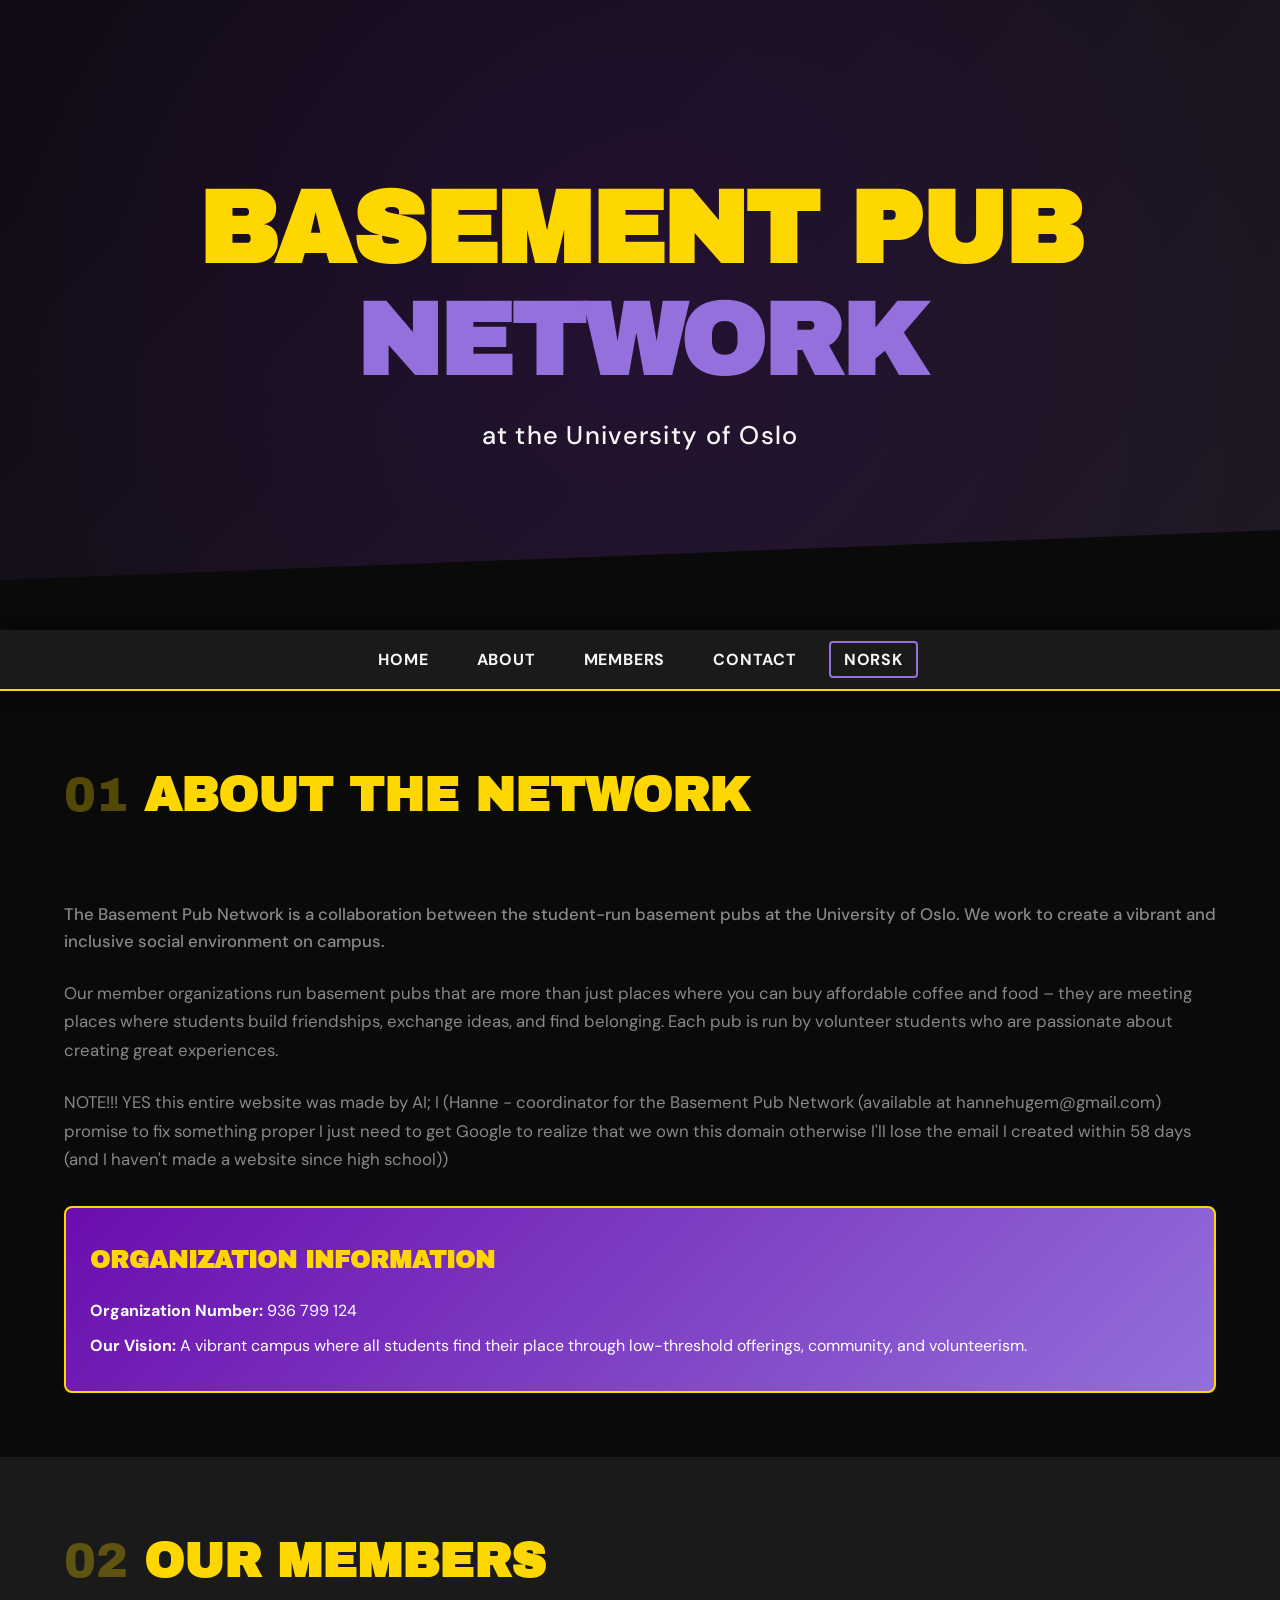
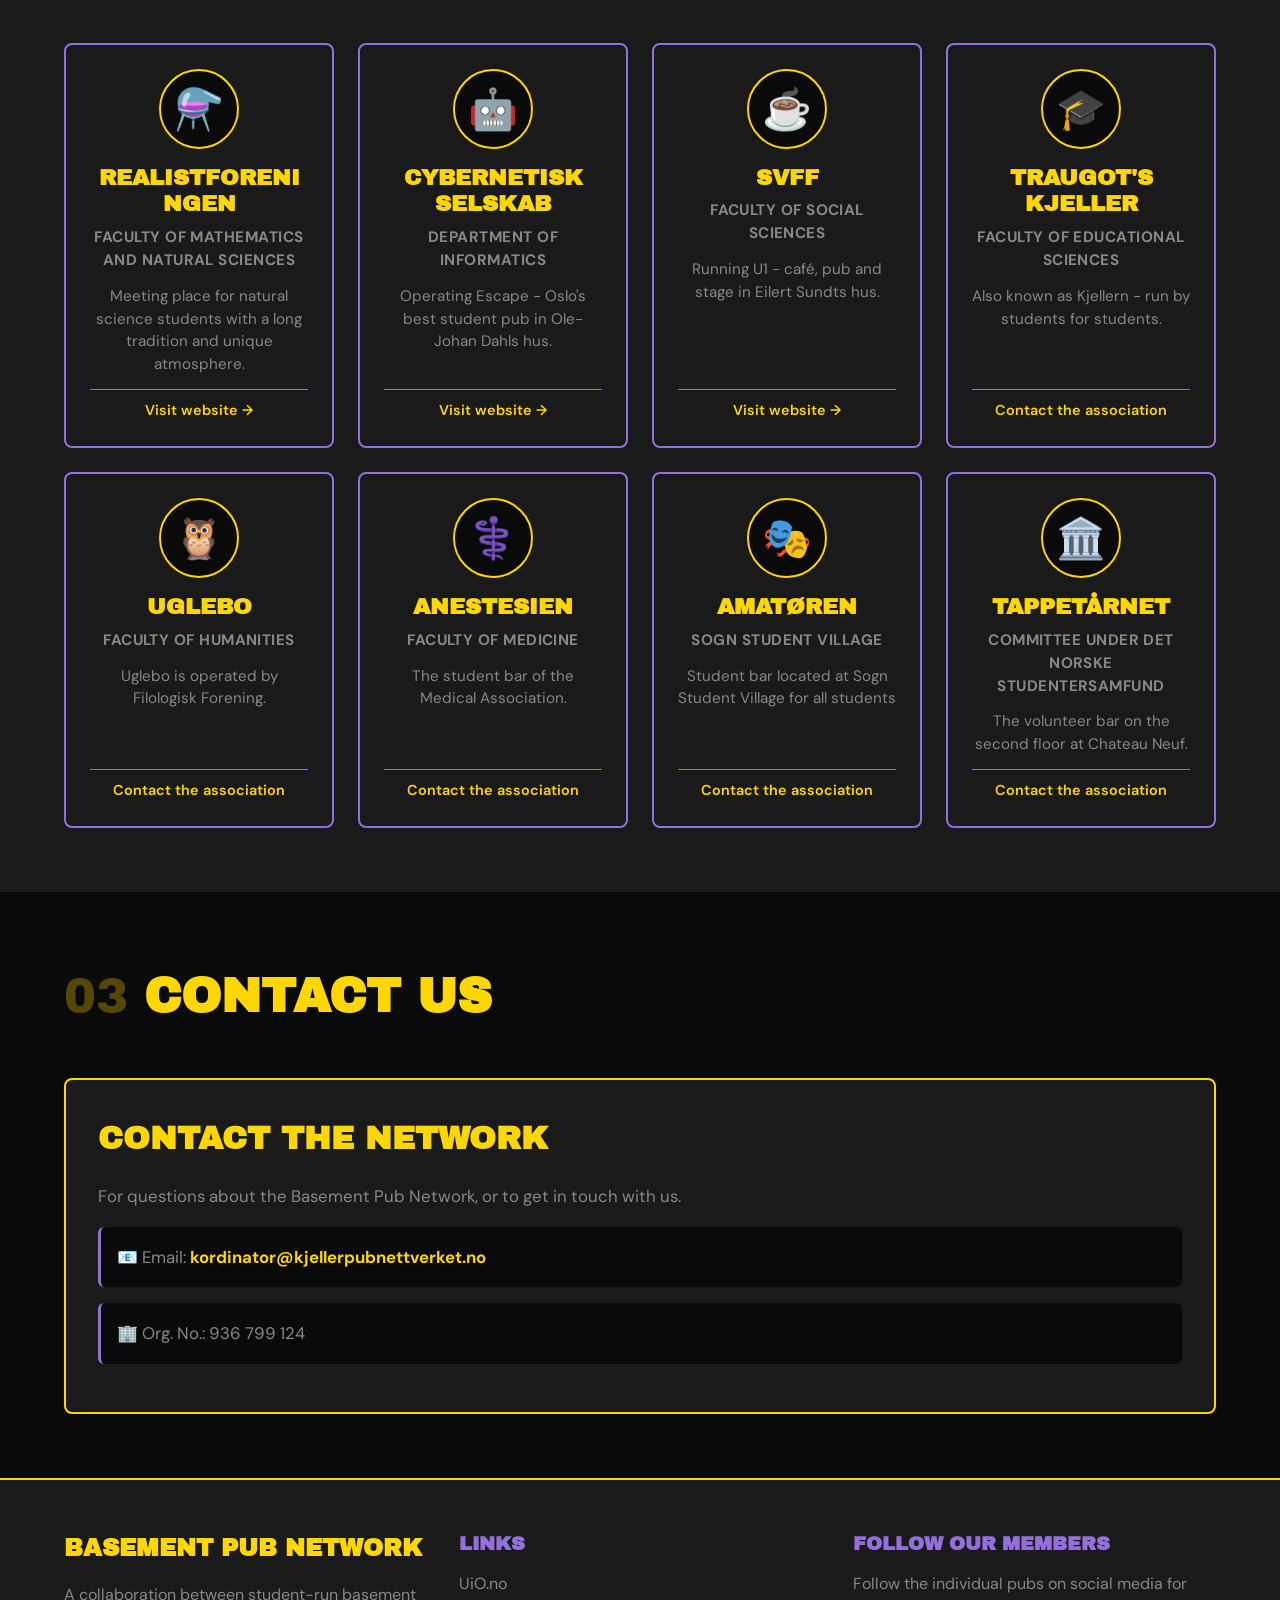
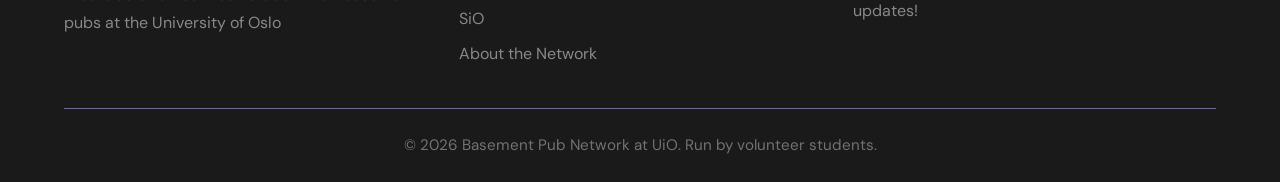
==== commit 3e1ef608: "Revise text content for clarity and consistency Updated various text elements for clarity and consis" ====
--- a/index-en.html
+++ b/index-en.html
@@ -17,10 +17,11 @@
                     <span class="title-line">Basement Pub</span>
                     <span class="title-line highlight">Network</span>
                 </h1>
-                <p class="subtitle">The Heart of Student Life at UiO</p>
+                <p class="subtitle">at the University of Oslo</p>
             </div>
         </div>
         <div class="hero-decoration"></div>
+        
     </header>
 
     <nav class="main-nav">
@@ -42,23 +43,19 @@
                 </div>
                 <div class="content-grid">
                     <div class="text-content">
-                        <p class="lead-text">The Basement Pub Network (Kjellerpubnettverket) is a collaboration between the student-run basement pubs at the University of Oslo. We work to create a vibrant and inclusive social environment on campus.</p>
+                        <p {    width: 100%; 
+                            max-width: 100%; 
+                            box-sizing: border-box; 
+                            }>
+                        <p class="lead-text">The Basement Pub Network is a collaboration between the student-run basement pubs at the University of Oslo. We work to create a vibrant and inclusive social environment on campus.</p>
                         <p>Our member organizations run basement pubs that are more than just places where you can buy affordable coffee and food – they are meeting places where students build friendships, exchange ideas, and find belonging. Each pub is run by volunteer students who are passionate about creating great experiences.</p>
+                        <p> NOTE!!! YES this entire website was made by AI; I (Hanne - coordinator for the Basement Pub Network (available at hannehugem@gmail.com) promise to fix something proper I just need to get Google to realize that we own this domain otherwise I'll lose the email I created within 58 days (and I haven't made a website since high school))</p>
                         <div class="highlight-box">
+                        </p>
                             <h3>Organization Information</h3>
                             <p><strong>Organization Number:</strong> 936 799 124</p>
                             <p><strong>Our Vision:</strong> A vibrant campus where all students find their place through low-threshold offerings, community, and volunteerism.</p>
                         </div>
-                    </div>
-                </div>
-                <div class="stats-grid">
-                    <div class="stat-card">
-                        <div class="stat-number">8</div>
-                        <div class="stat-label">Member Organizations</div>
-                    </div>
-                    <div class="stat-card">
-                        <div class="stat-number">300+</div>
-                        <div class="stat-label">Volunteers</div>
                     </div>
                 </div>
             </div>
@@ -78,7 +75,7 @@
                         </div>
                         <h3>Realistforeningen</h3>
                         <p class="member-faculty">Faculty of Mathematics and Natural Sciences</p>
-                        <p>Meeting place for natural science students with a long tradition.</p>
+                        <p>Meeting place for natural science students with a long tradition and unique atmosphere.</p>
                         <a href="https://foreninger.uio.no/rf/" target="_blank" class="member-link">Visit website →</a>
                     </div>
 
@@ -89,7 +86,7 @@
                         </div>
                         <h3>Cybernetisk Selskab</h3>
                         <p class="member-faculty">Department of Informatics</p>
-                        <p>Operating Escape - Oslo's best student pub in Ole-Johan Dahls Hus.</p>
+                        <p>Operating Escape - Oslo's best student pub in Ole-Johan Dahls hus.</p>
                         <a href="https://cyb.no/" target="_blank" class="member-link">Visit website →</a>
                     </div>
 
@@ -112,7 +109,7 @@
                         <h3>Traugot's Kjeller</h3>
                         <p class="member-faculty">Faculty of Educational Sciences</p>
                         <p>Also known as Kjellern - run by students for students.</p>
-                        <a href="#" class="member-link">Contact the association</a>
+                        <a href="https://www.facebook.com/TraugotsKjeller?" class="member-link">Contact the association</a>
                     </div>
 
                     <div class="member-card">
@@ -121,9 +118,9 @@
                             <span class="member-icon">🦉</span>
                         </div>
                         <h3>Uglebo</h3>
-                        <p class="member-faculty">Faculty of Law</p>
-                        <p>Tradition and comfort for law students at UiO.</p>
-                        <a href="#" class="member-link">Contact the association</a>
+                        <p class="member-faculty">Faculty of Humanities</p>
+                        <p>Uglebo is operated by Filologisk Forening.</p>
+                        <a href="https://www.facebook.com/ffuglebo/" class="member-link">Contact the association</a>
                     </div>
 
                     <div class="member-card">
@@ -132,9 +129,9 @@
                             <span class="member-icon">⚕️</span>
                         </div>
                         <h3>Anestesien</h3>
-                        <p class="member-faculty">Medicine and Health Sciences</p>
-                        <p>Social meeting place for medical students.</p>
-                        <a href="#" class="member-link">Contact the association</a>
+                        <p class="member-faculty">Faculty of Medicine</p>
+                        <p>The student bar of the Medical Association.</p>
+                        <a href="https://medicinerforeningen.no/home/anestesien" class="member-link">Contact the association</a>
                     </div>
 
                     <div class="member-card">
@@ -143,9 +140,9 @@
                             <span class="member-icon">🎭</span>
                         </div>
                         <h3>Amatøren</h3>
-                        <p class="member-faculty">Faculty of Humanities</p>
-                        <p>The heart of humanities - café and cultural scene.</p>
-                        <a href="#" class="member-link">Contact the association</a>
+                        <p class="member-faculty">Sogn Student Village</p>
+                        <p>Student bar located at Sogn Student Village for all students</p>
+                        <a href="https://www.facebook.com/amatoren/" class="member-link">Contact the association</a>
                     </div>
 
                     <div class="member-card">
@@ -153,10 +150,10 @@
                             <!-- Placeholder for logo - replace with: <img src="logos/dns.png" alt="DNS logo"> -->
                             <span class="member-icon">🏛️</span>
                         </div>
-                        <h3>Tappetårnet + Det Norske Studentersamfund</h3>
-                        <p class="member-faculty">Student Society</p>
-                        <p>Oslo's oldest student house with concerts and debates.</p>
-                        <a href="#" class="member-link">Contact the association</a>
+                        <h3>Tappetårnet</h3>
+                        <p class="member-faculty">Committee under Det Norske Studentersamfund</p>
+                        <p>The volunteer bar on the second floor at Chateau Neuf.</p>
+                        <a href="https://neuf.no/foreninger/tappetarnet" class="member-link">Contact the association</a>
                     </div>
                 </div>
             </div>
--- a/styles.css
+++ b/styles.css
@@ -1,13 +1,11 @@
 :root {
-    --primary-color: #d94e28;
-    --secondary-color: #f7a046;
-    --dark-brown: #2d1810;
-    --medium-brown: #5c3d2e;
-    --cream: #f5ebe0;
-    --warm-white: #fefdfb;
-    --accent-green: #6b8e23;
-    --text-dark: #1a1410;
-    --text-light: #4a4239;
+    --primary-gold: #FFD700;
+    --secondary-purple: #9370DB;
+    --dark-purple: #6A0DAD;
+    --black: #0a0a0a;
+    --soft-black: #1a1a1a;
+    --light-gray: #f5f5f5;
+    --mid-gray: #888;
     
     --font-display: 'Archivo Black', sans-serif;
     --font-body: 'DM Sans', sans-serif;
@@ -25,34 +23,22 @@
 
 body {
     font-family: var(--font-body);
-    background-color: var(--warm-white);
-    color: var(--text-dark);
+    background-color: var(--black);
+    color: var(--light-gray);
     line-height: 1.7;
     overflow-x: hidden;
-}
-
-/* Grain texture overlay */
-.grain-overlay {
-    position: fixed;
-    top: 0;
-    left: 0;
-    width: 100%;
-    height: 100%;
-    pointer-events: none;
-    opacity: 0.03;
-    z-index: 9999;
-    background-image: url("data:image/svg+xml,%3Csvg viewBox='0 0 400 400' xmlns='http://www.w3.org/2000/svg'%3E%3Cfilter id='noiseFilter'%3E%3CfeTurbulence type='fractalNoise' baseFrequency='1.5' numOctaves='4' /%3E%3C/filter%3E%3Crect width='100%25' height='100%25' filter='url(%23noiseFilter)' /%3E%3C/svg%3E");
 }
 
 /* Hero Section */
 .hero {
     position: relative;
-    min-height: 85vh;
-    background: linear-gradient(135deg, var(--dark-brown) 0%, var(--medium-brown) 100%);
+    min-height: 70vh;
+    background: linear-gradient(135deg, var(--black) 0%, var(--soft-black) 100%);
     display: flex;
     align-items: center;
     justify-content: center;
     overflow: hidden;
+    padding: 2rem 1rem;
 }
 
 .hero::before {
@@ -62,25 +48,27 @@
     left: -50%;
     width: 200%;
     height: 200%;
-    background: radial-gradient(circle, var(--primary-color) 0%, transparent 70%);
-    opacity: 0.15;
+    background: radial-gradient(circle, var(--dark-purple) 0%, transparent 70%);
+    opacity: 0.2;
 }
 
 .hero-content {
     position: relative;
     z-index: 2;
     text-align: center;
-    padding: 3rem;
+    padding: 2rem 1rem;
+    max-width: 100%;
 }
 
 .main-title {
     font-family: var(--font-display);
-    font-size: clamp(3rem, 10vw, 8rem);
-    color: var(--warm-white);
-    line-height: 0.9;
+    font-size: clamp(2.5rem, 8vw, 7rem);
+    color: var(--primary-gold);
+    line-height: 1.1;
     margin-bottom: 1rem;
     text-transform: uppercase;
     letter-spacing: -0.02em;
+    word-wrap: break-word;
 }
 
 .title-line {
@@ -88,25 +76,16 @@
 }
 
 .title-line.highlight {
-    color: var(--secondary-color);
+    color: var(--secondary-purple);
     position: relative;
 }
 
-.title-line.highlight::after {
-    content: '';
-    position: absolute;
-    bottom: 0.1em;
-    left: 0;
-    width: 100%;
-    height: 0.15em;
-    background: var(--primary-color);
-}
-
 .subtitle {
-    font-size: clamp(1.2rem, 3vw, 1.8rem);
-    color: var(--cream);
+    font-size: clamp(1.1rem, 3vw, 1.6rem);
+    color: var(--light-gray);
     font-weight: 500;
     letter-spacing: 0.05em;
+    margin-top: 1rem;
 }
 
 .hero-decoration {
@@ -114,8 +93,8 @@
     bottom: 0;
     left: 0;
     width: 100%;
-    height: 150px;
-    background: var(--warm-white);
+    height: 100px;
+    background: var(--black);
     clip-path: polygon(0 50%, 100% 0, 100% 100%, 0 100%);
 }
 
@@ -123,27 +102,29 @@
 .main-nav {
     position: sticky;
     top: 0;
-    background: var(--dark-brown);
+    background: var(--soft-black);
     z-index: 1000;
-    box-shadow: 0 4px 20px rgba(0,0,0,0.2);
+    box-shadow: 0 4px 20px rgba(0,0,0,0.5);
+    border-bottom: 2px solid var(--primary-gold);
 }
 
 .main-nav ul {
     list-style: none;
     display: flex;
     justify-content: center;
-    gap: 2rem;
-    padding: 1.5rem;
+    gap: 1rem;
+    padding: 1rem;
     flex-wrap: wrap;
 }
 
 .nav-link {
-    color: var(--cream);
+    color: var(--light-gray);
     text-decoration: none;
     font-weight: 700;
-    font-size: 1.1rem;
+    font-size: clamp(0.85rem, 2vw, 1rem);
     text-transform: uppercase;
     letter-spacing: 0.05em;
+    padding: 0.5rem 1rem;
     position: relative;
     transition: color 0.3s ease;
 }
@@ -151,28 +132,26 @@
 .nav-link::after {
     content: '';
     position: absolute;
-    bottom: -5px;
-    left: 0;
-    width: 100%;
-    height: 3px;
-    background: var(--secondary-color);
-    transform: scaleX(0);
-    transform-origin: right;
-    transition: transform 0.3s ease;
+    bottom: 0;
+    left: 50%;
+    transform: translateX(-50%);
+    width: 0;
+    height: 2px;
+    background: var(--primary-gold);
+    transition: width 0.3s ease;
 }
 
 .nav-link:hover {
-    color: var(--secondary-color);
+    color: var(--primary-gold);
 }
 
 .nav-link:hover::after {
-    transform: scaleX(1);
-    transform-origin: left;
+    width: 80%;
 }
 
 .nav-link.lang-switch {
-    border: 2px solid var(--secondary-color);
-    padding: 0.3rem 1rem;
+    border: 2px solid var(--secondary-purple);
+    padding: 0.4rem 0.8rem;
     border-radius: 4px;
 }
 
@@ -181,303 +160,303 @@
 }
 
 .nav-link.lang-switch:hover {
-    background: var(--secondary-color);
-    color: var(--dark-brown);
+    background: var(--secondary-purple);
+    color: white;
 }
 
 /* Container */
 .container {
     max-width: 1200px;
     margin: 0 auto;
-    padding: 0 2rem;
+    padding: 0 1.5rem;
 }
 
 /* Section Styling */
 .section {
-    padding: 6rem 0;
+    padding: 4rem 0;
     position: relative;
 }
 
 .section:nth-child(even) {
-    background: var(--cream);
+    background: var(--soft-black);
 }
 
 .section-header {
     display: flex;
     align-items: center;
-    gap: 1.5rem;
-    margin-bottom: 3rem;
+    gap: 1rem;
+    margin-bottom: 2.5rem;
+    flex-wrap: wrap;
 }
 
 .section-number {
     font-family: var(--font-display);
-    font-size: 3rem;
-    color: var(--primary-color);
+    font-size: clamp(2rem, 5vw, 3rem);
+    color: var(--primary-gold);
     opacity: 0.3;
 }
 
 .section-header h2 {
     font-family: var(--font-display);
-    font-size: clamp(2rem, 5vw, 3.5rem);
-    color: var(--dark-brown);
-    text-transform: uppercase;
-    line-height: 1;
+    font-size: clamp(1.8rem, 5vw, 3rem);
+    color: var(--primary-gold);
+    text-transform: uppercase;
+    line-height: 1.2;
 }
 
 /* About Section */
 .content-grid {
     display: grid;
     grid-template-columns: 1fr;
-    gap: 3rem;
+    gap: 2rem;
 }
 
 @media (min-width: 768px) {
     .content-grid {
-        grid-template-columns: 1.5fr 1fr;
+        grid-template-columns: 1fr;
     }
 }
 
 .lead-text {
-    font-size: 1.3rem;
+    font-size: clamp(1.1rem, 2.5vw, 1.3rem);
     font-weight: 500;
-    color: var(--text-dark);
+    color: var(--light-gray);
     margin-bottom: 1.5rem;
     line-height: 1.6;
 }
 
 .text-content p {
     margin-bottom: 1.5rem;
-    color: var(--text-light);
+    color: var(--mid-gray);
+    font-size: clamp(0.95rem, 2vw, 1.05rem);
 }
 
 .highlight-box {
-    background: linear-gradient(135deg, var(--primary-color), var(--secondary-color));
+    background: linear-gradient(135deg, var(--dark-purple), var(--secondary-purple));
     color: white;
+    padding: 1.5rem;
+    border-radius: 8px;
+    margin-top: 2rem;
+    border: 2px solid var(--primary-gold);
+}
+
+.highlight-box h3 {
+    font-family: var(--font-display);
+    font-size: clamp(1.2rem, 3vw, 1.5rem);
+    margin-bottom: 1rem;
+    text-transform: uppercase;
+    color: var(--primary-gold);
+}
+
+.highlight-box p {
+    margin-bottom: 0.5rem;
+    color: white;
+    font-size: clamp(0.9rem, 2vw, 1rem);
+}
+
+.stats-grid {
+    display: grid;
+    grid-template-columns: repeat(auto-fit, minmax(140px, 1fr));
+    gap: 1rem;
+    margin-top: 2rem;
+}
+
+.stat-card {
+    background: var(--soft-black);
+    padding: 1.5rem;
+    border-radius: 8px;
+    text-align: center;
+    border: 2px solid var(--primary-gold);
+}
+
+.stat-number {
+    font-family: var(--font-display);
+    font-size: clamp(2rem, 5vw, 3rem);
+    color: var(--primary-gold);
+    line-height: 1;
+}
+
+.stat-label {
+    font-size: clamp(0.85rem, 2vw, 1rem);
+    color: var(--mid-gray);
+    margin-top: 0.5rem;
+    text-transform: uppercase;
+    letter-spacing: 0.05em;
+    font-weight: 600;
+}
+
+/* Members Section */
+.members-grid {
+    display: grid;
+    grid-template-columns: repeat(auto-fill, minmax(240px, 1fr));
+    gap: 1.5rem;
+}
+
+@media (max-width: 640px) {
+    .members-grid {
+        grid-template-columns: 1fr;
+    }
+}
+
+.member-card {
+    background: var(--soft-black);
+    padding: 1.5rem;
+    border-radius: 8px;
+    border: 2px solid var(--secondary-purple);
+    transition: all 0.3s ease;
+    display: flex;
+    flex-direction: column;
+    align-items: center;
+    text-align: center;
+}
+
+.member-card:hover {
+    transform: translateY(-5px);
+    border-color: var(--primary-gold);
+    box-shadow: 0 8px 20px rgba(255, 215, 0, 0.2);
+}
+
+.member-logo {
+    width: 80px;
+    height: 80px;
+    background: var(--black);
+    border-radius: 50%;
+    display: flex;
+    align-items: center;
+    justify-content: center;
+    margin-bottom: 1rem;
+    border: 2px solid var(--primary-gold);
+    overflow: hidden;
+}
+
+.member-logo img {
+    max-width: 90%;
+    max-height: 90%;
+    object-fit: contain;
+}
+
+.member-icon {
+    font-size: 2.5rem;
+}
+
+.member-card h3 {
+    font-family: var(--font-display);
+    font-size: clamp(1.1rem, 2.5vw, 1.4rem);
+    color: var(--primary-gold);
+    margin-bottom: 0.5rem;
+    text-transform: uppercase;
+    line-height: 1.2;
+    word-wrap: break-word;
+    max-width: 100%;
+}
+
+.member-faculty {
+    font-size: clamp(0.75rem, 1.8vw, 0.85rem);
+    color: var(--secondary-purple);
+    font-weight: 700;
+    text-transform: uppercase;
+    letter-spacing: 0.03em;
+    margin-bottom: 0.8rem;
+    line-height: 1.3;
+}
+
+.member-card p {
+    color: var(--mid-gray);
+    line-height: 1.5;
+    font-size: clamp(0.85rem, 1.8vw, 0.95rem);
+    margin-bottom: 0.8rem;
+    word-wrap: break-word;
+}
+
+.member-link {
+    display: inline-block;
+    color: var(--primary-gold);
+    text-decoration: none;
+    font-weight: 600;
+    font-size: clamp(0.8rem, 1.8vw, 0.9rem);
+    margin-top: auto;
+    padding-top: 0.5rem;
+    border-top: 1px solid var(--secondary-purple);
+    width: 100%;
+}
+
+.member-link:hover {
+    color: var(--secondary-purple);
+}
+
+/* Contact Section */
+.contact-card {
+    background: var(--soft-black);
     padding: 2rem;
     border-radius: 8px;
-    margin-top: 2rem;
-    transform: rotate(-1deg);
-    box-shadow: 0 10px 30px rgba(0,0,0,0.15);
-    transition: transform 0.3s ease;
-}
-
-.highlight-box:hover {
-    transform: rotate(0deg);
-}
-
-.highlight-box h3 {
-    font-family: var(--font-display);
-    font-size: 1.5rem;
+    border: 2px solid var(--primary-gold);
+    width: 100%;
+    max-width: 100%;
+}
+
+.contact-card h3 {
+    font-family: var(--font-display);
+    font-size: clamp(1.5rem, 4vw, 2rem);
+    color: var(--primary-gold);
     margin-bottom: 1rem;
     text-transform: uppercase;
 }
 
-.highlight-box p {
-    margin-bottom: 0.5rem;
-}
-
-.stats-grid {
-    display: grid;
-    gap: 1.5rem;
-}
-
-.stat-card {
-    background: white;
-    padding: 2rem;
-    border-radius: 8px;
-    text-align: center;
-    box-shadow: 0 4px 15px rgba(0,0,0,0.08);
-    transition: transform 0.3s ease, box-shadow 0.3s ease;
-}
-
-.stat-card:hover {
-    transform: translateY(-5px);
-    box-shadow: 0 8px 25px rgba(0,0,0,0.12);
-}
-
-.stat-number {
-    font-family: var(--font-display);
-    font-size: 3rem;
-    color: var(--primary-color);
-    line-height: 1;
-}
-
-.stat-label {
-    font-size: 1rem;
-    color: var(--text-light);
-    margin-top: 0.5rem;
-    text-transform: uppercase;
-    letter-spacing: 0.05em;
-    font-weight: 600;
-}
-
-/* Pubs Section */
-.pubs-grid {
-    display: grid;
-    grid-template-columns: repeat(auto-fit, minmax(280px, 1fr));
-    gap: 2rem;
-}
-
-.pub-card {
-    background: white;
-    padding: 2.5rem 2rem;
-    border-radius: 12px;
-    border: 3px solid var(--dark-brown);
-    transition: all 0.3s ease;
-    position: relative;
-    overflow: hidden;
-}
-
-.pub-card::before {
-    content: '';
-    position: absolute;
-    top: 0;
-    left: 0;
-    width: 100%;
-    height: 5px;
-    background: linear-gradient(90deg, var(--primary-color), var(--secondary-color));
-    transform: scaleX(0);
-    transform-origin: left;
-    transition: transform 0.3s ease;
-}
-
-.pub-card:hover {
-    transform: translateY(-8px);
-    box-shadow: 0 12px 30px rgba(0,0,0,0.15);
-}
-
-.pub-card:hover::before {
-    transform: scaleX(1);
-}
-
-.pub-icon {
-    font-size: 3rem;
+.contact-card p {
+    color: var(--mid-gray);
     margin-bottom: 1rem;
-}
-
-.pub-card h3 {
-    font-family: var(--font-display);
-    font-size: 1.8rem;
-    color: var(--dark-brown);
-    margin-bottom: 0.5rem;
-    text-transform: uppercase;
-}
-
-.pub-faculty {
-    font-size: 0.9rem;
-    color: var(--primary-color);
-    font-weight: 700;
-    text-transform: uppercase;
-    letter-spacing: 0.05em;
-    margin-bottom: 1rem;
-}
-
-.pub-card p {
-    color: var(--text-light);
-    line-height: 1.6;
-}
-
-/* Contact Section */
-.contact-grid {
-    display: grid;
-    grid-template-columns: repeat(auto-fit, minmax(300px, 1fr));
-    gap: 2rem;
-}
-
-.contact-card {
-    background: white;
-    padding: 2.5rem;
-    border-radius: 12px;
-    box-shadow: 0 6px 20px rgba(0,0,0,0.1);
-}
-
-.contact-card.full-width {
-    grid-column: 1 / -1;
-}
-
-.contact-card h3 {
-    font-family: var(--font-display);
-    font-size: 1.8rem;
-    color: var(--dark-brown);
-    margin-bottom: 1rem;
-    text-transform: uppercase;
-}
-
-.contact-card p {
-    color: var(--text-light);
-    margin-bottom: 1rem;
+    font-size: clamp(0.95rem, 2vw, 1.05rem);
 }
 
 .contact-info {
-    background: var(--cream);
+    background: var(--black);
     padding: 1rem;
     border-radius: 6px;
-    margin-top: 1rem;
+    margin-top: 0.8rem;
+    border-left: 3px solid var(--secondary-purple);
+    word-wrap: break-word;
 }
 
 .contact-info a {
-    color: var(--primary-color);
+    color: var(--primary-gold);
     text-decoration: none;
     font-weight: 700;
+    word-break: break-all;
 }
 
 .contact-info a:hover {
     text-decoration: underline;
-}
-
-.values-list {
-    list-style: none;
-    display: grid;
-    gap: 1rem;
-}
-
-.values-list li {
-    padding-left: 2rem;
-    position: relative;
-    color: var(--text-light);
-}
-
-.values-list li::before {
-    content: '→';
-    position: absolute;
-    left: 0;
-    color: var(--primary-color);
-    font-weight: bold;
-    font-size: 1.2rem;
-}
-
-.values-list strong {
-    color: var(--dark-brown);
-    font-weight: 700;
+    color: var(--secondary-purple);
 }
 
 /* Footer */
 .main-footer {
-    background: var(--dark-brown);
-    color: var(--cream);
-    padding: 4rem 0 2rem;
+    background: var(--soft-black);
+    color: var(--mid-gray);
+    padding: 3rem 0 1.5rem;
+    border-top: 2px solid var(--primary-gold);
 }
 
 .footer-content {
     display: grid;
-    grid-template-columns: repeat(auto-fit, minmax(250px, 1fr));
-    gap: 3rem;
-    margin-bottom: 3rem;
+    grid-template-columns: repeat(auto-fit, minmax(200px, 1fr));
+    gap: 2rem;
+    margin-bottom: 2rem;
 }
 
 .footer-section h3 {
     font-family: var(--font-display);
-    font-size: 1.5rem;
-    color: var(--secondary-color);
-    margin-bottom: 1rem;
+    font-size: clamp(1.2rem, 3vw, 1.5rem);
+    color: var(--primary-gold);
+    margin-bottom: 0.8rem;
     text-transform: uppercase;
 }
 
 .footer-section h4 {
     font-family: var(--font-display);
-    font-size: 1.2rem;
-    color: var(--secondary-color);
-    margin-bottom: 0.8rem;
+    font-size: clamp(1rem, 2.5vw, 1.2rem);
+    color: var(--secondary-purple);
+    margin-bottom: 0.6rem;
     text-transform: uppercase;
 }
 
@@ -490,44 +469,63 @@
 }
 
 .footer-section a {
-    color: var(--cream);
+    color: var(--mid-gray);
     text-decoration: none;
     transition: color 0.3s ease;
+    font-size: clamp(0.9rem, 2vw, 1rem);
 }
 
 .footer-section a:hover {
-    color: var(--secondary-color);
+    color: var(--primary-gold);
+}
+
+.footer-section p {
+    font-size: clamp(0.9rem, 2vw, 1rem);
 }
 
 .footer-bottom {
-    border-top: 1px solid var(--medium-brown);
-    padding-top: 2rem;
+    border-top: 1px solid var(--secondary-purple);
+    padding-top: 1.5rem;
     text-align: center;
-    color: var(--cream);
+    color: var(--mid-gray);
     opacity: 0.8;
+    font-size: clamp(0.85rem, 2vw, 0.95rem);
 }
 
 /* Responsive adjustments */
 @media (max-width: 768px) {
     .section {
-        padding: 4rem 0;
+        padding: 3rem 0;
     }
     
     .section-header {
-        flex-direction: column;
-        align-items: flex-start;
+        margin-bottom: 2rem;
+    }
+    
+    .main-nav ul {
         gap: 0.5rem;
-    }
-    
-    .section-number {
-        font-size: 2rem;
-    }
-    
-    .main-nav ul {
-        gap: 1rem;
-    }
-    
-    .nav-link {
-        font-size: 0.95rem;
-    }
-}
+        padding: 0.8rem;
+    }
+    
+    .hero {
+        min-height: 60vh;
+    }
+    
+    .hero-decoration {
+        height: 60px;
+    }
+}
+
+@media (max-width: 480px) {
+    .container {
+        padding: 0 1rem;
+    }
+    
+    .member-card {
+        padding: 1.2rem;
+    }
+    
+    .contact-card {
+        padding: 1.5rem;
+    }
+}
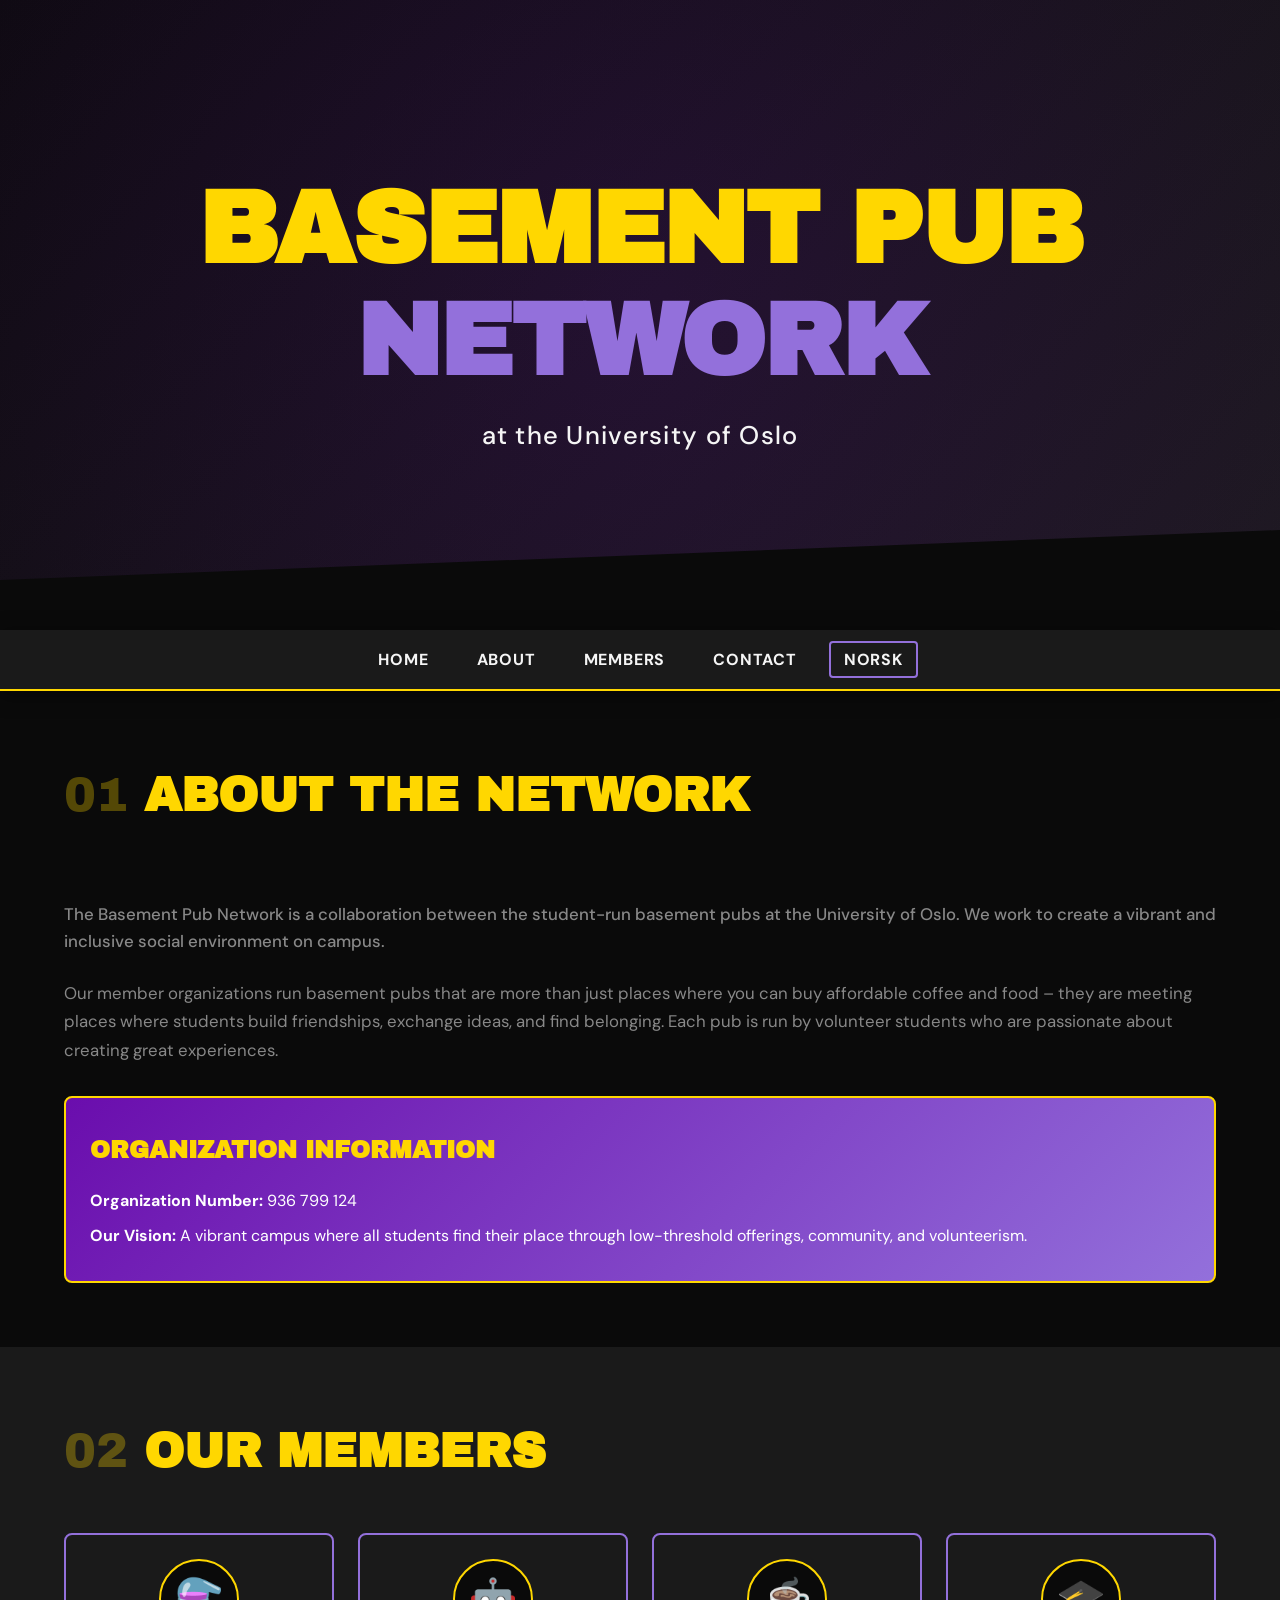
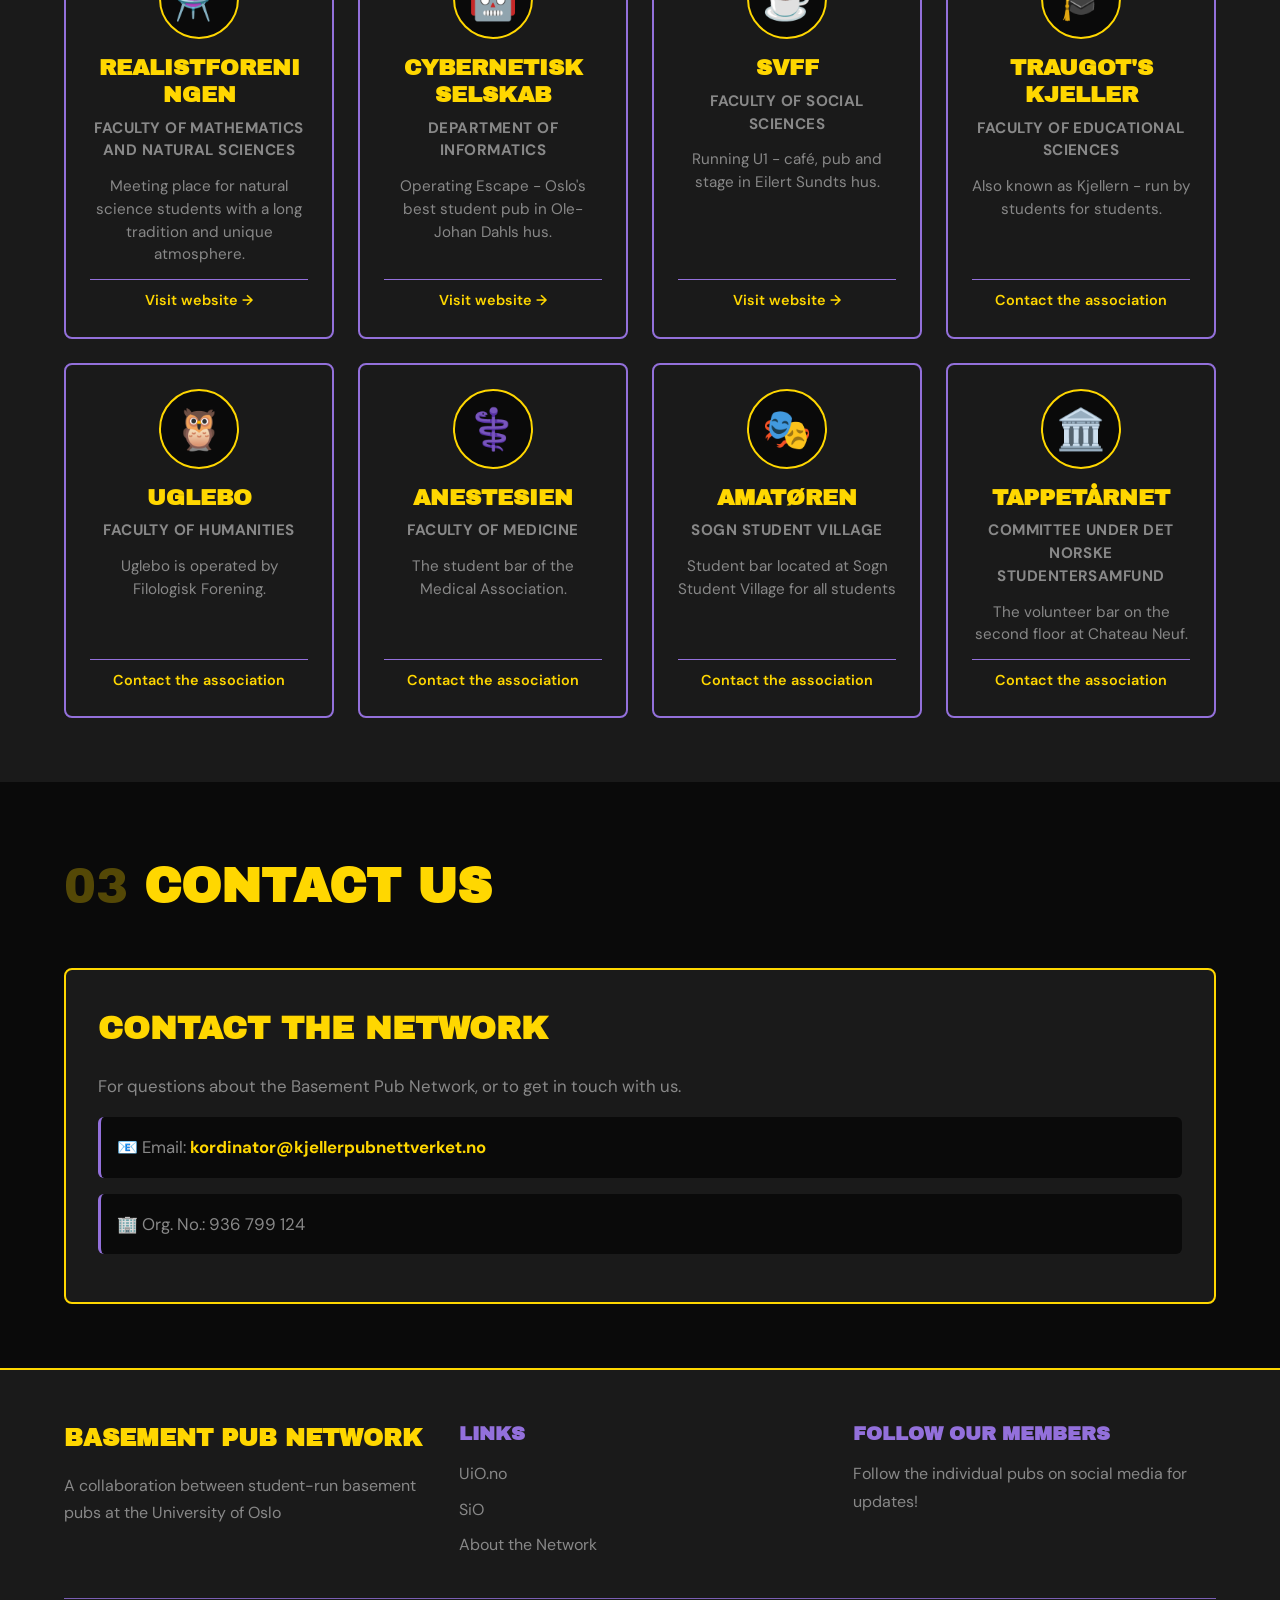
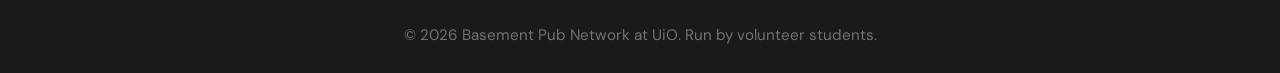
==== commit f3b45bd8: "Remove note about AI website creation and email Removed a note about the website's creation and doma" ====
--- a/index-en.html
+++ b/index-en.html
@@ -49,7 +49,6 @@
                             }>
                         <p class="lead-text">The Basement Pub Network is a collaboration between the student-run basement pubs at the University of Oslo. We work to create a vibrant and inclusive social environment on campus.</p>
                         <p>Our member organizations run basement pubs that are more than just places where you can buy affordable coffee and food – they are meeting places where students build friendships, exchange ideas, and find belonging. Each pub is run by volunteer students who are passionate about creating great experiences.</p>
-                        <p> NOTE!!! YES this entire website was made by AI; I (Hanne - coordinator for the Basement Pub Network (available at hannehugem@gmail.com) promise to fix something proper I just need to get Google to realize that we own this domain otherwise I'll lose the email I created within 58 days (and I haven't made a website since high school))</p>
                         <div class="highlight-box">
                         </p>
                             <h3>Organization Information</h3>
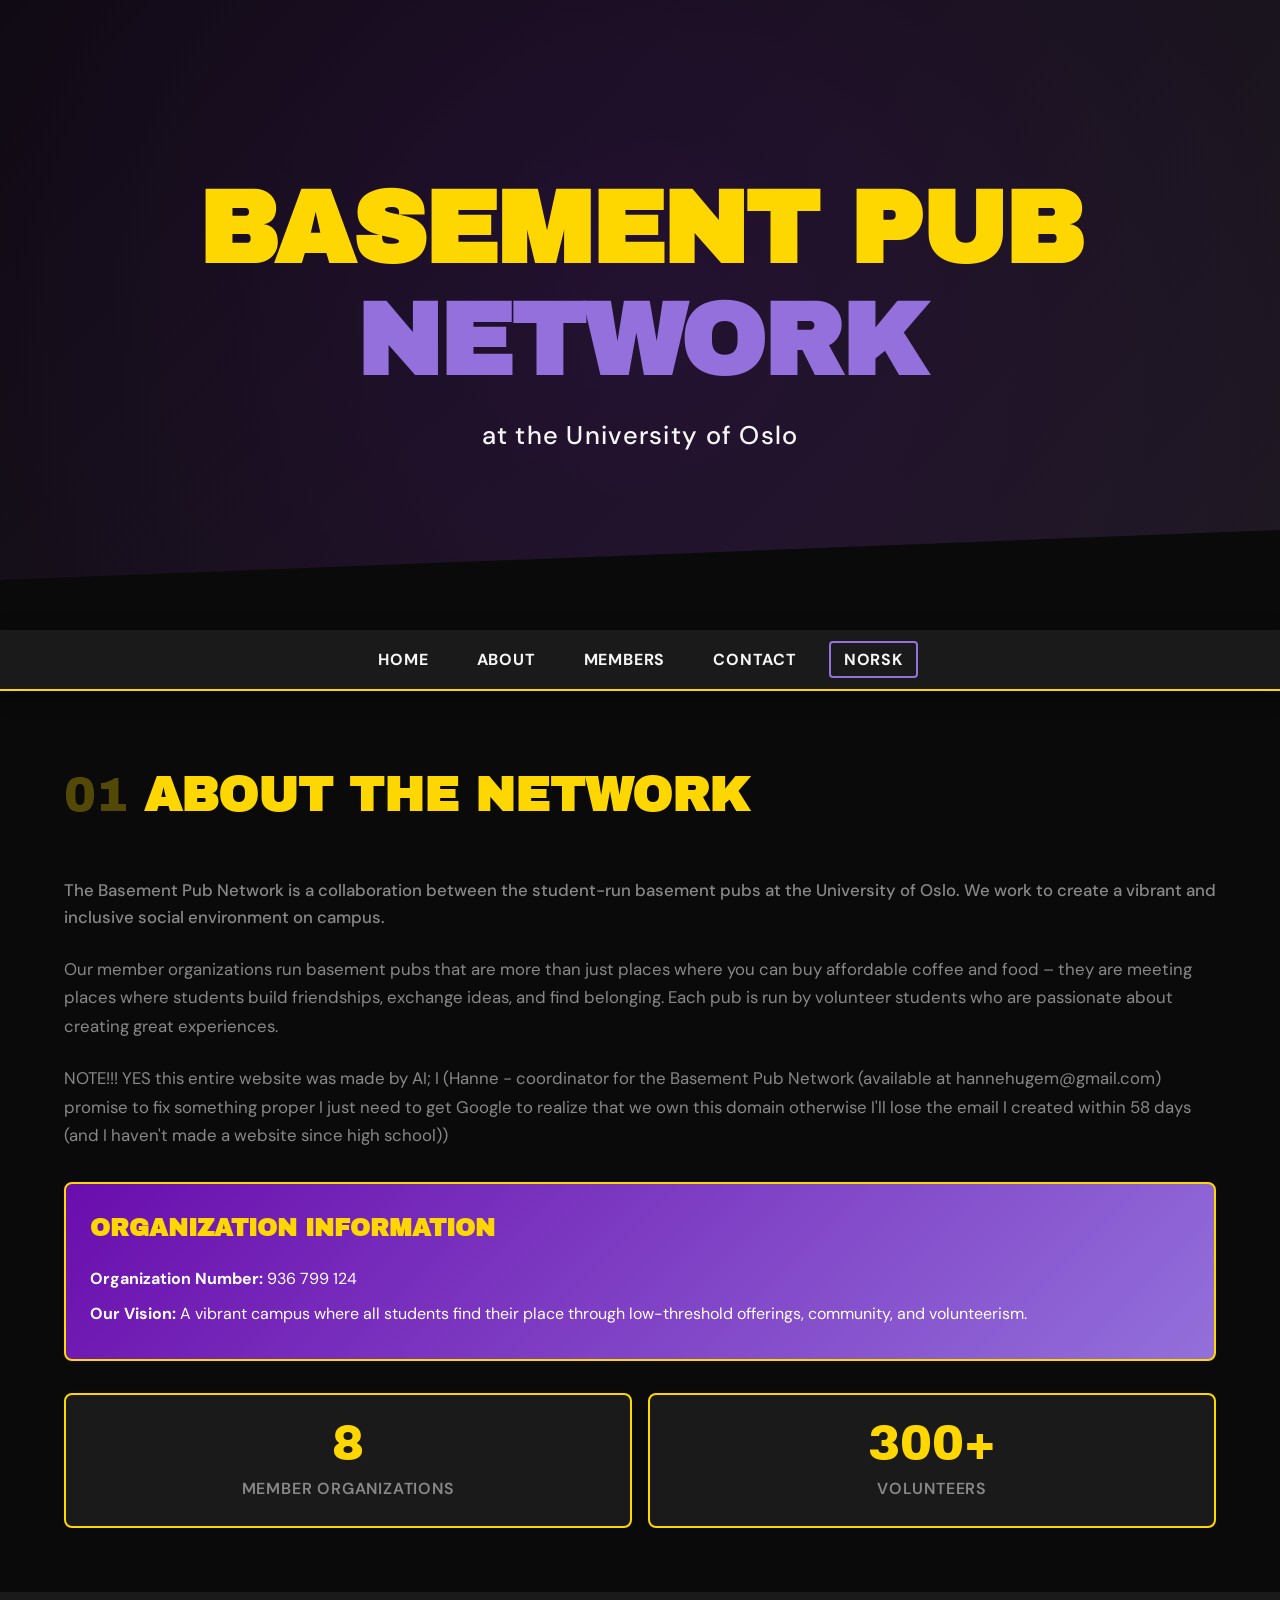
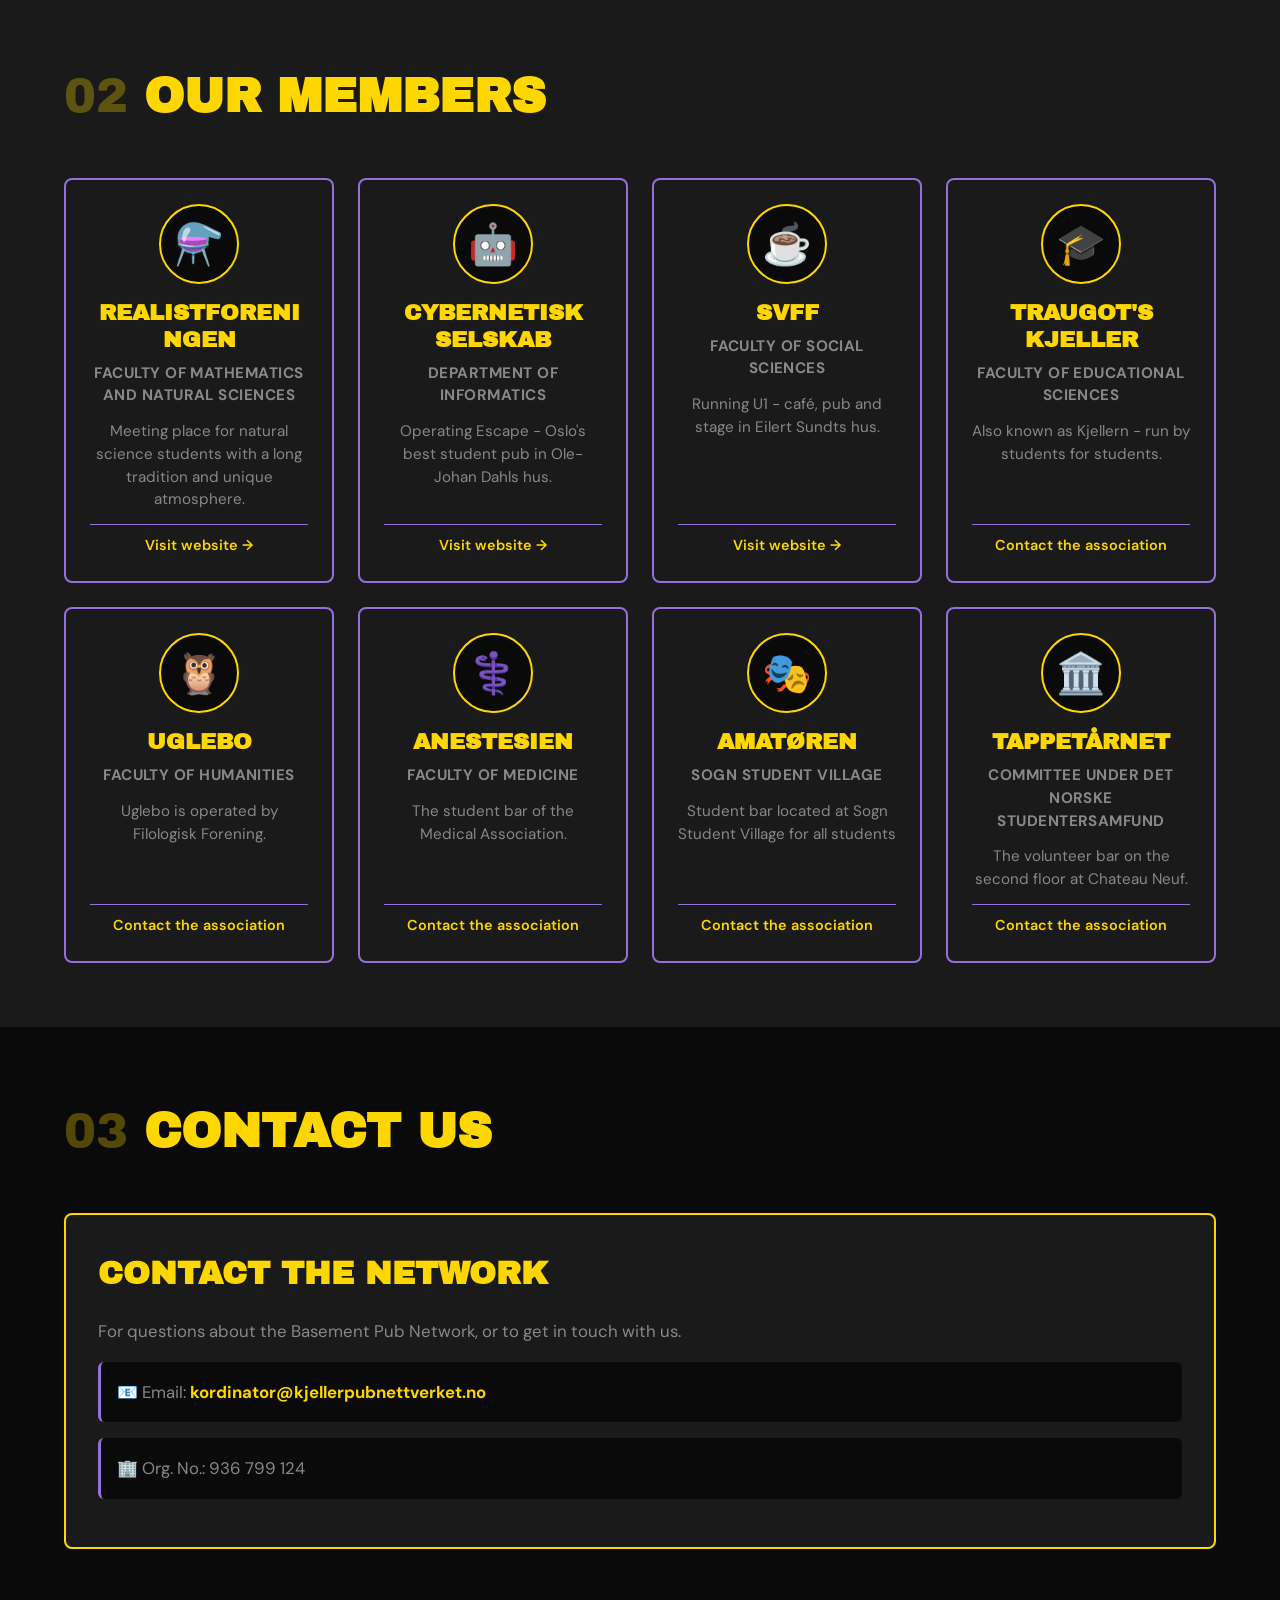
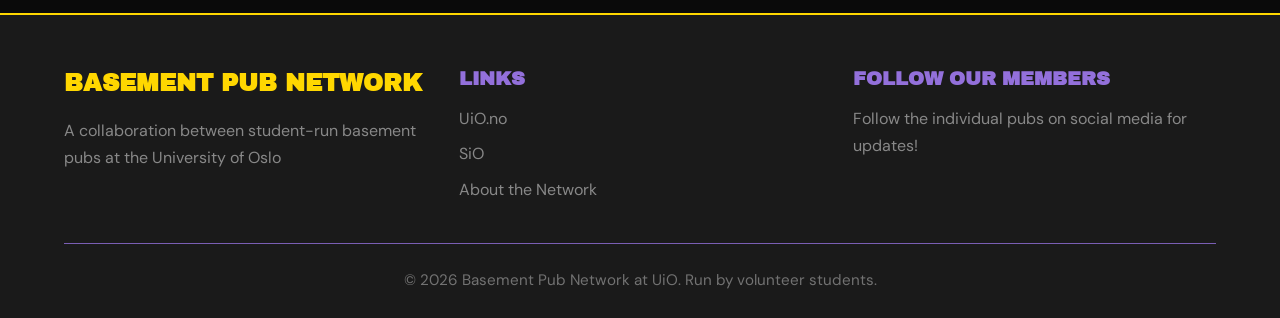
==== commit 3bbb6def: "Update website notes and modify link targets Added notes about website creation and updated links to" ====
--- a/index-en.html
+++ b/index-en.html
@@ -21,7 +21,6 @@
             </div>
         </div>
         <div class="hero-decoration"></div>
-        
     </header>
 
     <nav class="main-nav">
@@ -43,18 +42,24 @@
                 </div>
                 <div class="content-grid">
                     <div class="text-content">
-                        <p {    width: 100%; 
-                            max-width: 100%; 
-                            box-sizing: border-box; 
-                            }>
                         <p class="lead-text">The Basement Pub Network is a collaboration between the student-run basement pubs at the University of Oslo. We work to create a vibrant and inclusive social environment on campus.</p>
                         <p>Our member organizations run basement pubs that are more than just places where you can buy affordable coffee and food – they are meeting places where students build friendships, exchange ideas, and find belonging. Each pub is run by volunteer students who are passionate about creating great experiences.</p>
+                        <p>NOTE!!! YES this entire website was made by AI; I (Hanne - coordinator for the Basement Pub Network (available at hannehugem@gmail.com) promise to fix something proper I just need to get Google to realize that we own this domain otherwise I'll lose the email I created within 58 days (and I haven't made a website since high school))</p>
                         <div class="highlight-box">
-                        </p>
                             <h3>Organization Information</h3>
                             <p><strong>Organization Number:</strong> 936 799 124</p>
                             <p><strong>Our Vision:</strong> A vibrant campus where all students find their place through low-threshold offerings, community, and volunteerism.</p>
                         </div>
+                    </div>
+                </div>
+                <div class="stats-grid">
+                    <div class="stat-card">
+                        <div class="stat-number">8</div>
+                        <div class="stat-label">Member Organizations</div>
+                    </div>
+                    <div class="stat-card">
+                        <div class="stat-number">300+</div>
+                        <div class="stat-label">Volunteers</div>
                     </div>
                 </div>
             </div>
@@ -108,7 +113,7 @@
                         <h3>Traugot's Kjeller</h3>
                         <p class="member-faculty">Faculty of Educational Sciences</p>
                         <p>Also known as Kjellern - run by students for students.</p>
-                        <a href="https://www.facebook.com/TraugotsKjeller?" class="member-link">Contact the association</a>
+                        <a href="https://www.facebook.com/TraugotsKjeller?" target="_blank" class="member-link">Contact the association</a>
                     </div>
 
                     <div class="member-card">
@@ -119,7 +124,7 @@
                         <h3>Uglebo</h3>
                         <p class="member-faculty">Faculty of Humanities</p>
                         <p>Uglebo is operated by Filologisk Forening.</p>
-                        <a href="https://www.facebook.com/ffuglebo/" class="member-link">Contact the association</a>
+                        <a href="https://www.facebook.com/ffuglebo/" target="_blank" class="member-link">Contact the association</a>
                     </div>
 
                     <div class="member-card">
@@ -130,7 +135,7 @@
                         <h3>Anestesien</h3>
                         <p class="member-faculty">Faculty of Medicine</p>
                         <p>The student bar of the Medical Association.</p>
-                        <a href="https://medicinerforeningen.no/home/anestesien" class="member-link">Contact the association</a>
+                        <a href="https://medicinerforeningen.no/home/anestesien" target="_blank" class="member-link">Contact the association</a>
                     </div>
 
                     <div class="member-card">
@@ -141,7 +146,7 @@
                         <h3>Amatøren</h3>
                         <p class="member-faculty">Sogn Student Village</p>
                         <p>Student bar located at Sogn Student Village for all students</p>
-                        <a href="https://www.facebook.com/amatoren/" class="member-link">Contact the association</a>
+                        <a href="https://www.facebook.com/amatoren/" target="_blank" class="member-link">Contact the association</a>
                     </div>
 
                     <div class="member-card">
@@ -152,7 +157,7 @@
                         <h3>Tappetårnet</h3>
                         <p class="member-faculty">Committee under Det Norske Studentersamfund</p>
                         <p>The volunteer bar on the second floor at Chateau Neuf.</p>
-                        <a href="https://neuf.no/foreninger/tappetarnet" class="member-link">Contact the association</a>
+                        <a href="https://neuf.no/foreninger/tappetarnet" target="_blank" class="member-link">Contact the association</a>
                     </div>
                 </div>
             </div>
